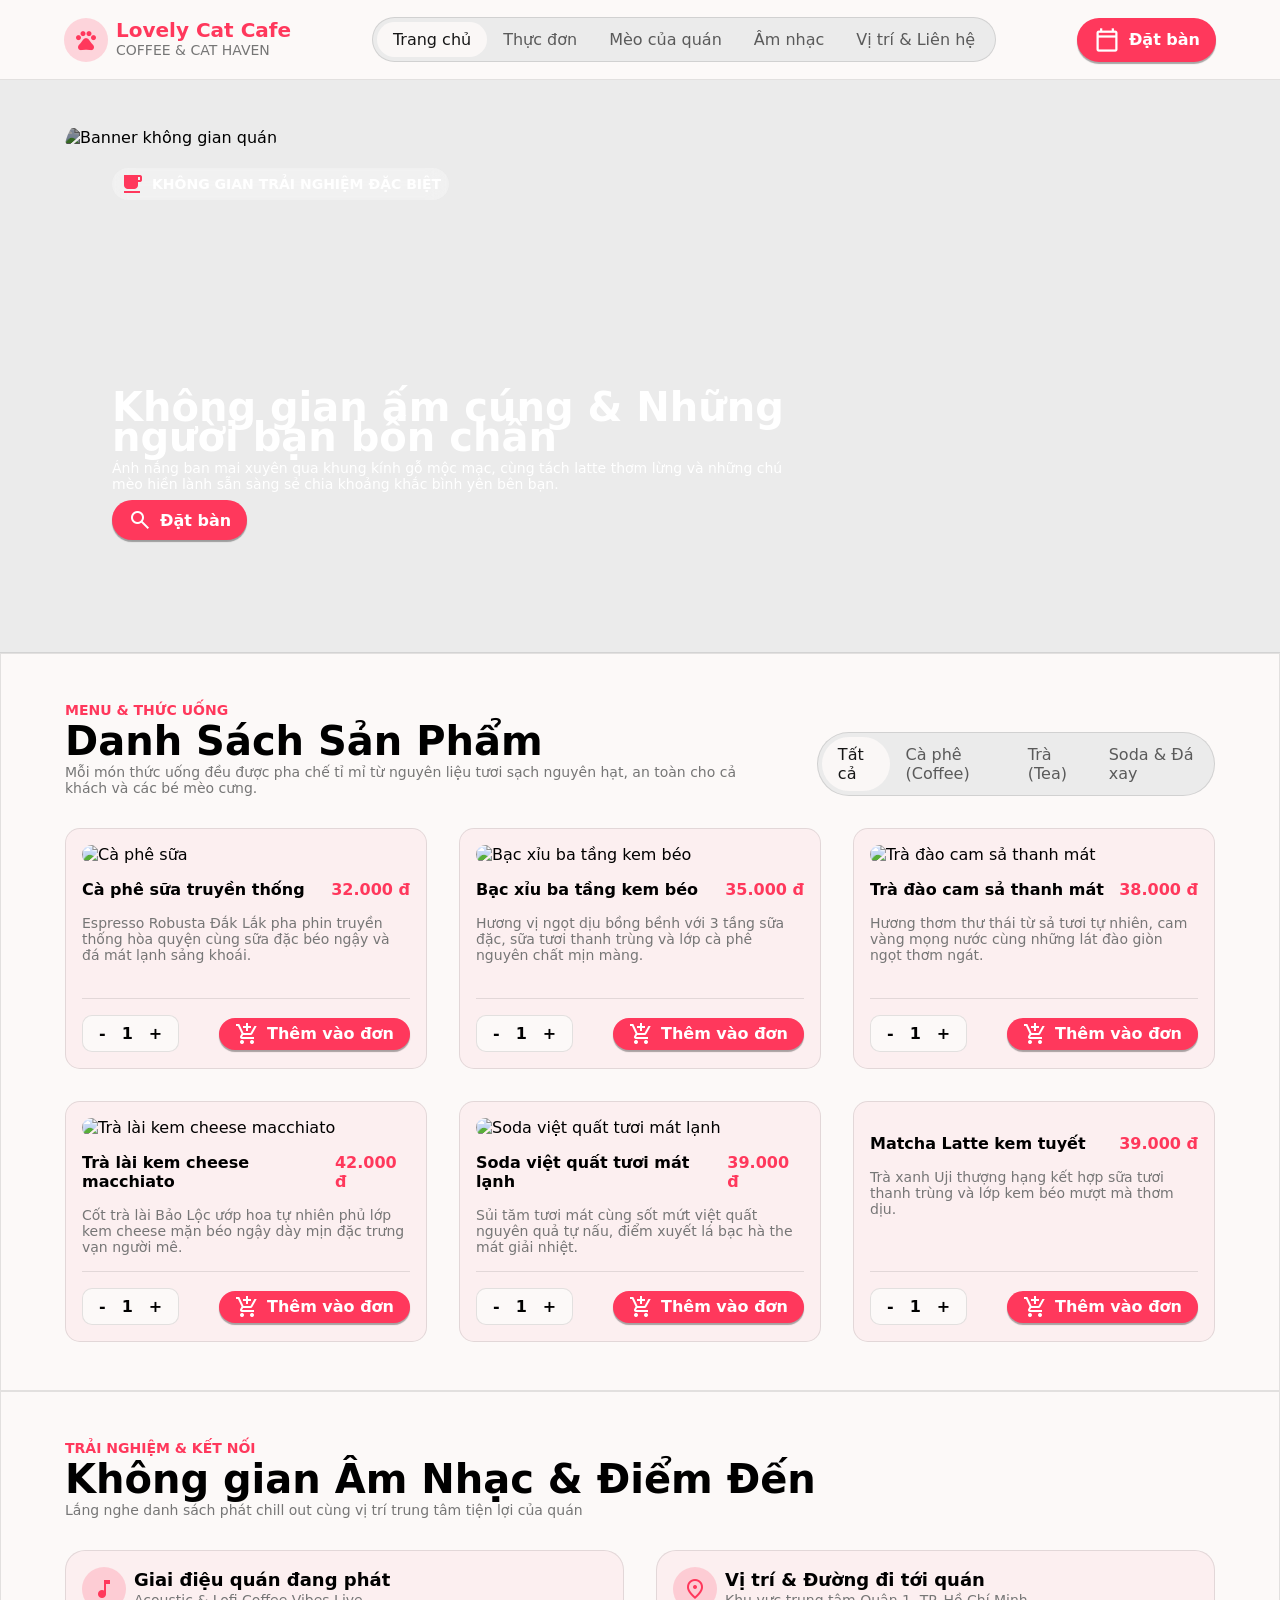
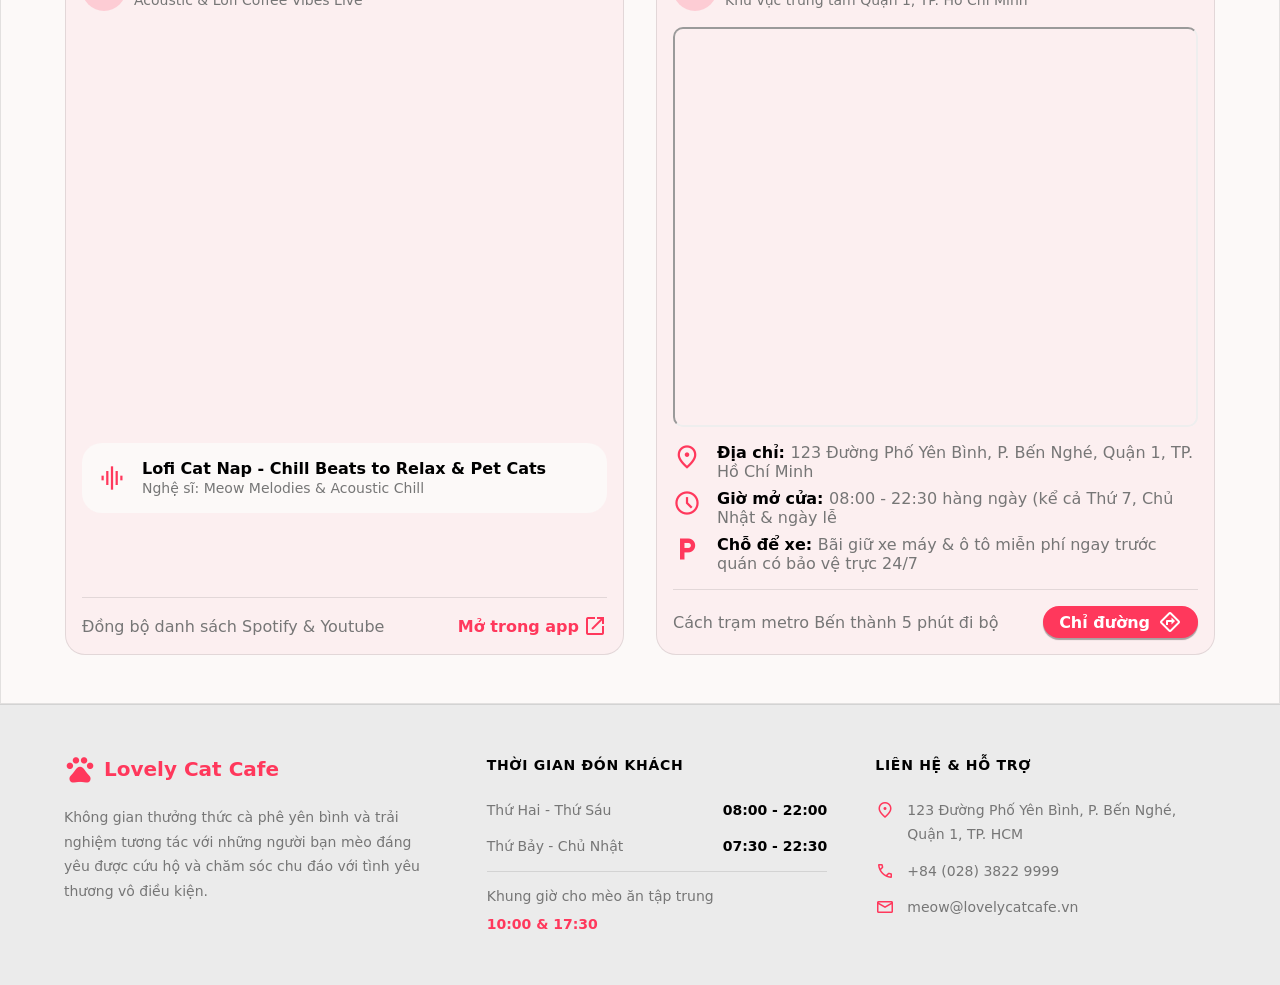
==== index.html @ 2f799121 "fix: update file position" ====
<!doctype html>
<html lang="en">
  <head>
    <meta charset="UTF-8" />
    <meta name="viewport" content="width=device-width, initial-scale=1.0" />
    <title>Document</title>
    <link
      href="https://fonts.googleapis.com/css2?family=Material+Symbols+Outlined:wght,FILL@100..700,0..1&amp;display=swap"
      rel="stylesheet"
    />
    <link
      href="https://fonts.googleapis.com/css2?family=Plus+Jakarta+Sans:wght@300;400;500;600;700;800&amp;display=swap"
      rel="stylesheet"
    />

    <link rel="stylesheet" href="css/style.css" />
    <link rel="stylesheet" href="css/token.css" />
  </head>

  <body>
    <!-- 1. Header -->
    <header>
      <!-- 1.1 Logo & Name-->
      <div class="left">
        <span
          class="material-symbols-outlined"
          style="
            display: inline-block;
            background-color: #ff385c30;
            padding: 10px;
            border-radius: 50%;
            color: var(--color-primary);
            font-size: 24px;
            cursor: pointer;
          "
          >pets</span
        >
        <div class="shop-name">
          <p class="name">Lovely Cat Cafe</p>
          <p class="description">COFFEE & CAT HAVEN</p>
        </div>
      </div>

      <!-- 1.2 Navigation-->
      <nav>
        <p class="nav-item active">Trang chủ</p>
        <p class="nav-item">Thực đơn</p>
        <p class="nav-item">Mèo của quán</p>
        <p class="nav-item">Âm nhạc</p>
        <p class="nav-item">Vị trí & Liên hệ</p>
      </nav>

      <!-- 1.3 Reserve Button-->
      <button class="reserve">
        <span class="material-symbols-outlined" style="font-size: 28px"
          >calendar_today</span
        >
        <span>Đặt bàn</span>
      </button>
    </header>

    <!-- 2. Banner -->
    <section class="banner-container">
      <div class="banner">
        <!-- 2.1 Image -->
        <img
          src="https://lh3.googleusercontent.com/aida-public/[base64]"
          alt="Banner không gian quán"
        />

        <!-- 2.2 Hero -->
        <div class="hero">
          <span
            class="material-symbols-outlined"
            style="
              color: var(--color-primary);
              font-variation-settings: &quot;FILL&quot; 1;
            "
            >local_cafe</span
          >
          <span>KHÔNG GIAN TRẢI NGHIỆM ĐẶC BIỆT</span>
        </div>

        <!-- 2.3 Info & Button -->
        <div class="reservation">
          <h2 class="title">Không gian ấm cúng & Những người bạn bốn chân</h2>
          <p class="description">
            Ánh nắng ban mai xuyên qua khung kính gỗ mộc mạc, cùng tách latte
            thơm lừng và những chú mèo hiền lành sẵn sàng sẻ chia khoảng khắc
            bình yên bên bạn.
          </p>
          <button class="reserve">
            <span class="material-symbols-outlined">search</span> Đặt bàn
          </button>
        </div>
      </div>
    </section>

    <main>
      <!-- 3. Menu -->
      <section class="menu-container">
        <!-- 3.1 Menu header -->
        <div class="menu-header">
          <div class="left">
            <p class="category">MENU & THỨC UỐNG</p>
            <h2>Danh Sách Sản Phẩm</h2>
            <p class="description">
              Mỗi món thức uống đều được pha chế tỉ mỉ từ nguyên liệu tươi sạch
              nguyên hạt, an toàn cho cả khách và các bé mèo cưng.
            </p>
          </div>
          <div class="filter">
            <p class="filter-item active">Tất cả</p>
            <p class="filter-item">Cà phê (Coffee)</p>
            <p class="filter-item">Trà (Tea)</p>
            <p class="filter-item">Soda & Đá xay</p>
          </div>
        </div>

        <!-- 3.2 Menu items -->
        <div class="menu-items">
          <!-- item 1-->
          <div class="item">
            <div class="item-information">
              <img
                src="https://lh3.googleusercontent.com/aida-public/[base64]"
                alt="Cà phê sữa"
                class="image-item"
              />

              <p class="item-info">
                <span class="item-name">Cà phê sữa truyền thống</span>
                <span class="item-price">32.000 đ</span>
              </p>

              <p class="item-description">
                Espresso Robusta Đắk Lắk pha phin truyền thống hòa quyện cùng
                sữa đặc béo ngậy và đá mát lạnh sảng khoái.
              </p>
            </div>
            <div class="item-actions">
              <div class="quantity">
                <span class="quan-btn">-</span>
                <span class="number">1</span>
                <span class="quan-btn">+</span>
              </div>
              <button class="add-button">
                <span class="material-symbols-outlined">add_shopping_cart</span>
                Thêm vào đơn
              </button>
            </div>
          </div>

          <!-- item 2-->
          <div class="item">
            <div class="item-information">
              <img
                src="https://lh3.googleusercontent.com/aida-public/[base64]"
                alt="Bạc xỉu ba tầng kem béo"
                class="image-item"
              />
              <p class="item-info">
                <span class="item-name">Bạc xỉu ba tầng kem béo</span>
                <span class="item-price">35.000 đ</span>
              </p>

              <p class="item-description">
                Hương vị ngọt dịu bồng bềnh với 3 tầng sữa đặc, sữa tươi thanh
                trùng và lớp cà phê nguyên chất mịn màng.
              </p>
            </div>
            <div class="item-actions">
              <div class="quantity">
                <span class="quan-btn">-</span>
                <span class="number">1</span>
                <span class="quan-btn">+</span>
              </div>
              <button class="add-button">
                <span class="material-symbols-outlined">add_shopping_cart</span>
                Thêm vào đơn
              </button>
            </div>
          </div>

          <!-- item 3-->
          <div class="item">
            <div class="item-information">
              <img
                src="https://lh3.googleusercontent.com/aida-public/[base64]"
                alt="Trà đào cam sả thanh mát"
                class="image-item"
              />
              <p class="item-info">
                <span class="item-name">Trà đào cam sả thanh mát</span>
                <span class="item-price">38.000 đ</span>
              </p>

              <p class="item-description">
                Hương thơm thư thái từ sả tươi tự nhiên, cam vàng mọng nước cùng
                những lát đào giòn ngọt thơm ngát.
              </p>
            </div>
            <div class="item-actions">
              <div class="quantity">
                <span class="quan-btn">-</span>
                <span class="number">1</span>
                <span class="quan-btn">+</span>
              </div>
              <button class="add-button">
                <span class="material-symbols-outlined">add_shopping_cart</span>
                Thêm vào đơn
              </button>
            </div>
          </div>

          <!-- item 4-->
          <div class="item">
            <div class="item-information">
              <img
                src="https://lh3.googleusercontent.com/aida-public/[base64]"
                alt="Trà lài kem cheese macchiato"
                class="image-item"
              />
              <p class="item-info">
                <span class="item-name">Trà lài kem cheese macchiato</span>
                <span class="item-price">42.000 đ</span>
              </p>

              <p class="item-description">
                Cốt trà lài Bảo Lộc ướp hoa tự nhiên phủ lớp kem cheese mặn béo
                ngậy dày mịn đặc trưng vạn người mê.
              </p>
            </div>
            <div class="item-actions">
              <div class="quantity">
                <span class="quan-btn">-</span>
                <span class="number">1</span>
                <span class="quan-btn">+</span>
              </div>
              <button class="add-button">
                <span class="material-symbols-outlined">add_shopping_cart</span>
                Thêm vào đơn
              </button>
            </div>
          </div>

          <!-- item 5-->
          <div class="item">
            <div class="item-information">
              <img
                src="https://lh3.googleusercontent.com/aida-public/[base64]"
                alt="Soda việt quất tươi mát lạnh"
                class="image-item"
              />
              <p class="item-info">
                <span class="item-name">Soda việt quất tươi mát lạnh</span>
                <span class="item-price">39.000 đ</span>
              </p>

              <p class="item-description">
                Sủi tăm tươi mát cùng sốt mứt việt quất nguyên quả tự nấu, điểm
                xuyết lá bạc hà the mát giải nhiệt.
              </p>
            </div>
            <div class="item-actions">
              <div class="quantity">
                <span class="quan-btn">-</span>
                <span class="number">1</span>
                <span class="quan-btn">+</span>
              </div>
              <button class="add-button">
                <span class="material-symbols-outlined">add_shopping_cart</span>
                Thêm vào đơn
              </button>
            </div>
          </div>

          <!-- item 6-->
          <div class="item">
            <div class="item-information">
              <img
                src="https://lh3.googleusercontent.com/aida-public/[base64]"
                alt=""
                class="image-item"
              />
              <p class="item-info">
                <span class="item-name">Matcha Latte kem tuyết</span>
                <span class="item-price">39.000 đ</span>
              </p>
              <p class="item-description">
                Trà xanh Uji thượng hạng kết hợp sữa tươi thanh trùng và lớp kem
                béo mượt mà thơm dịu.
              </p>
            </div>
            <div class="item-actions">
              <div class="quantity">
                <span class="quan-btn">-</span>
                <span class="number">1</span>
                <span class="quan-btn">+</span>
              </div>
              <button class="add-button">
                <span class="material-symbols-outlined">add_shopping_cart</span>
                Thêm vào đơn
              </button>
            </div>
          </div>
        </div>
      </section>

      <!-- 4. Experience & Connections-->
      <section class="experience-container">
        <!-- 4.1 Experience header -->
        <div class="experience-header">
          <p class="category">TRẢI NGHIỆM & KẾT NỐI</p>
          <h2>Không gian Âm Nhạc & Điểm Đến</h2>
          <p class="description">
            Lắng nghe danh sách phát chill out cùng vị trí trung tâm tiện lợi
            của quán
          </p>
        </div>

        <!-- 4.2 Experience Main -->
        <div class="experience-main">
          <!-- 4.2.1 Music -->
          <div class="music-container">
            <div class="music-main">
              <div class="header">
                <span class="material-symbols-outlined icon">music_note</span>
                <p>
                  <span class="title">Giai điệu quán đang phát</span>
                  <br />
                  <span class="description"
                    >Acoustic & Lofi Coffee Vibes Live</span
                  >
                </p>
              </div>

              <iframe
                src="https://www.youtube.com/embed/OLaYISTt65E?si=sdpxQkY6BdaEzSZq?autoplay=0&amp;mute=0&amp;controls=1"
                frameborder="0"
              ></iframe>

              <div class="information">
                <span
                  class="material-symbols-outlined"
                  style="color: var(--color-primary); font-size: 28px"
                  >graphic_eq</span
                >
                <p>
                  <span class="song-name">
                    Lofi Cat Nap - Chill Beats to Relax & Pet Cats</span
                  >
                  <br />
                  <span class="song-author"
                    >Nghệ sĩ: Meow Melodies & Acoustic Chill</span
                  >
                </p>
              </div>
            </div>

            <div class="music-footer">
              <span>Đồng bộ danh sách Spotify & Youtube</span>
              <div class="open-btn">
                <span>Mở trong app</span>
                <span class="material-symbols-outlined">open_in_new</span>
              </div>
            </div>
          </div>

          <!-- 4.2.2 Map -->
          <div class="map-container">
            <div class="map-main">
              <div class="header">
                <span class="material-symbols-outlined icon">location_on</span>
                <p>
                  <span class="title">Vị trí & Đường đi tới quán</span>
                  <br />
                  <span class="description"
                    >Khu vực trung tâm Quận 1, TP. Hồ Chí Minh</span
                  >
                </p>
              </div>
              <iframe
                allowfullscreen=""
                loading="lazy"
                referrerpolicy="no-referrer-when-downgrade"
                src="https://www.google.com/maps/embed?pb=!1m18!1m12!1m3!1d3919.4975549074093!2d106.6974113758385!3d10.773145459247656!2m3!1f0!2f0!3f0!3m2!1i1024!2i768!4f13.1!3m3!1m2!1s0x31752f385570472f%3A0x178749171f1a5f64!2zQuG6v24gVGjDoG5oLCBRdeG6rW4gMSwgSOG7kyBDaMOtIE1pbmg!5e0!3m2!1svi!2svn!4v1700000000000!5m2!1svi!2svn"
              >
              </iframe>
              <div class="information">
                <div class="info-item">
                  <span
                    class="material-symbols-outlined"
                    style="color: var(--color-primary); font-size: 28px"
                    >place</span
                  >
                  <p>
                    <b>Địa chỉ: </b
                    ><span
                      >123 Đường Phố Yên Bình, P. Bến Nghé, Quận 1, TP. Hồ Chí
                      Minh</span
                    >
                  </p>
                </div>

                <div class="info-item">
                  <span
                    class="material-symbols-outlined"
                    style="color: var(--color-primary); font-size: 28px"
                    >schedule</span
                  >
                  <p>
                    <b>Giờ mở cửa: </b
                    ><span
                      >08:00 - 22:30 hàng ngày (kể cả Thứ 7, Chủ Nhật & ngày
                      lễ</span
                    >
                  </p>
                </div>

                <div class="info-item">
                  <span
                    class="material-symbols-outlined"
                    style="color: var(--color-primary); font-size: 28px"
                    >local_parking</span
                  >
                  <p>
                    <b>Chỗ để xe: </b
                    ><span
                      >Bãi giữ xe máy & ô tô miễn phí ngay trước quán có bảo vệ
                      trực 24/7</span
                    >
                  </p>
                </div>
              </div>
            </div>

            <div class="map-footer">
              <span>Cách trạm metro Bến thành 5 phút đi bộ</span>
              <button>
                Chỉ đường
                <span class="material-symbols-outlined">directions</span>
              </button>
            </div>
          </div>
        </div>
      </section>
    </main>

    <!-- 5. Footer -->
    <footer>
      <div class="coffe-info">
        <div class="title">
          <span class="material-symbols-outlined">pets</span>
          <p class="shop-name">Lovely Cat Cafe</p>
        </div>
        <p class="description">
          Không gian thưởng thức cà phê yên bình và trải nghiệm tương tác với
          những người bạn mèo đáng yêu được cứu hộ và chăm sóc chu đáo với tình
          yêu thương vô điều kiện.
        </p>
      </div>

      <div class="timetable">
        <p class="title">THỜI GIAN ĐÓN KHÁCH</p>
        <div class="time-items">
          <div class="time-item">
            <span class="weekday">Thứ Hai - Thứ Sáu</span>
            <span class="time">08:00 - 22:00</span>
          </div>

          <div class="time-item">
            <span class="weekday">Thứ Bảy - Chủ Nhật</span>
            <span class="time">07:30 - 22:30</span>
          </div>

          <div class="time-item">
            <span class="weekday">Khung giờ cho mèo ăn tập trung</span>
            <span class="time">10:00 & 17:30</span>
          </div>
        </div>
      </div>

      <div class="contact">
        <p class="title">LIÊN HỆ & HỖ TRỢ</p>
        <div class="info">
          <p class="address">
            <span class="material-symbols-outlined">place</span>
            123 Đường Phố Yên Bình, P. Bến Nghé, Quận 1, TP. HCM
          </p>

          <p class="phone">
            <span class="material-symbols-outlined">call</span>
            +84 (028) 3822 9999
          </p>
          <p class="mail">
            <span class="material-symbols-outlined">mail</span>
            meow@lovelycatcafe.vn
          </p>
        </div>
      </div>
    </footer>
  </body>
</html>
---- css/style.css ----
@import url("./token.css");

* {
  box-sizing: border-box;
  margin: 0;
  padding: 0;
}

body {
  background-color: var(--color-surface);
  font-family: var(--font-family-body);
  position: relative;
}

/*1. Header & Navigation*/
header {
  width: 100%;
  height: 80px;
  background-color: var(--color-surface);
  display: flex;
  align-items: center;
  justify-content: space-between;
  padding: var(--space-4) var(--space-16);
  position: sticky;
  top: 0;
  z-index: 100;
  font-size: var(--font-size-base);

  border-bottom: 1px solid #0000001a;
  transition: transform ease-in-out;
}

header .left {
  display: flex;
  align-items: center;
  gap: 0.5rem;
}

header .left .shop-name {
  line-height: 20px;
}

header .left .shop-name .name {
  font-size: 20px;
  color: var(--color-primary);
  font-weight: var(--font-weight-bold);
}

header .left .shop-name .description {
  font-size: var(--font-size-sm);
  color: var(--color-foggy);
  font-weight: 500;
}

nav {
  background-color: var(--color-lightgrey);
  font-weight: 500;
  display: flex;
  align-items: center;

  padding: 4px;
  border: 1px solid #0000001c;
  border-radius: 50px;
}

.nav-item {
  color: #0c0c0ca6;
  padding: var(--space-2) var(--space-4);
  border-radius: 50px;
}

.nav-item:hover {
  color: #1d1d1d;
  background-color: var(--color-surface);
  opacity: 0.7;
  cursor: pointer;
}

nav .active {
  color: black;
  background-color: var(--color-surface);
  opacity: 0.9;
}

nav .active:hover {
  color: black;
  background-color: var(--color-surface);
  opacity: 0.9;
}

header .reserve {
  display: flex;
  align-items: center;
  gap: 0.5rem;
  background-color: var(--color-primary);
  font-family: var(--font-family-body);
  font-size: var(--font-size-base);
  font-weight: bold;
  color: white;

  text-align: center;
  padding: var(--space-2) var(--space-4);
  border-radius: 50px;
  box-shadow: 0 2px 1px #00000055;
  border: none;
}

header .reserve:hover {
  background-color: var(--color-primary-hover);
}

/*2. Banner*/
.banner-container {
  width: 100%;
  background-color: var(--color-lightgrey);

  padding: 0 var(--space-16);
  padding-top: var(--space-6);
  padding-bottom: var(--space-12);

  border-bottom: 1px solid #0000001a;
  overflow: hidden;
}

.banner {
  width: 100%;
  min-height: 500px;
  overflow: hidden;
  border-radius: 50px;
  padding-top: var(--space-6);
  position: relative;
}

.banner img {
  width: 100%;
  height: 60vh;
  object-fit: cover;
  border-radius: 50px;
  filter: brightness(0.6);
  transition: transform 0.25s ease;
}

.banner img:hover {
  transform: scale(101%);
}

.hero {
  display: flex;
  align-items: center;
  gap: 0.5rem;
  font-size: var(--font-size-sm);
  background: rgba(255, 255, 255, 0.3);
  -webkit-backdrop-filter: blur(10px);
  backdrop-filter: blur(10px);
  color: white;
  font-weight: bold;

  padding: 4px 8px;
  border-radius: 50px;
  position: absolute;
  top: var(--space-16);
  left: var(--space-12);
}

.reservation {
  width: 60%;
  display: flex;
  flex-direction: column;
  gap: 0.5rem;
  position: absolute;
  bottom: var(--space-16);
  left: var(--space-12);
}

.reservation .title {
  font-size: var(--font-size-lg);
  color: white;
  font-weight: bold;
  line-height: 30px;
}

.reservation .description {
  font-size: var(--font-size-sm);
  color: white;
}

.reservation .reserve {
  display: flex;
  align-items: center;
  gap: 0.5rem;
  width: fit-content;
  background-color: var(--color-primary);
  font-family: var(--font-family-body);
  font-size: var(--font-size-base);
  font-weight: bold;
  color: white;

  text-align: center;
  padding: var(--space-2) var(--space-4);
  border-radius: 50px;
  box-shadow: 0 2px 1px #00000055;
  border: none;
}

.reservation .reserve:hover {
  background-color: var(--color-primary-hover);
}

/*3. Menu*/
.menu-container {
  width: 100%;
  min-height: 500px;
  padding: 0 var(--space-16);
  padding-top: var(--space-12);
  padding-bottom: var(--space-12);
  border: 1px solid #0000001a;
}

.menu-header {
  width: 100%;
  display: flex;
  align-items: end;
  justify-content: space-between;
  gap: var(--space-16);
  padding-bottom: var(--space-8);
}

.category {
  color: var(--color-primary);
  font-size: var(--font-size-sm);
  font-weight: var(--font-weight-bold);
}

h2 {
  font-size: var(--font-size-lg);
}

.menu-header .description {
  font-size: var(--font-size-sm);
  color: var(--color-foggy);
}

.filter {
  background-color: var(--color-lightgrey);
  font-weight: 500;
  display: flex;
  align-items: center;

  padding: 4px;
  border: 1px solid #0000001c;
  border-radius: 50px;
}

.filter-item {
  color: #0c0c0ca6;
  padding: var(--space-2) var(--space-4);
  border-radius: 50px;
}

.filter-item:hover {
  color: black;
  cursor: pointer;
}

.filter .active {
  color: black;
  background-color: var(--color-surface);
  opacity: 0.9;
}

.filter .active:hover {
  color: black;
  background-color: var(--color-surface);
  opacity: 0.9;
}

.menu-items {
  width: 100%;
  display: grid;
  align-items: center;
  gap: 2rem;
  grid-template-columns: repeat(3, 1fr);
  grid-template-rows: repeat(2, 1fr);
}

.item {
  width: 100%;
  height: 100%;
  display: flex;
  flex-direction: column;
  justify-content: space-between;
  gap: 1rem;
  background-color: #ff385d0c;
  padding: var(--space-4);
  border: 1px solid #0000001a;
  border-radius: 15px;
  overflow: hidden;
  transition: box-shadow ease-in-out 0.5s;
}

.item:hover {
  box-shadow: var(--shadow-lg);
}

.item-information {
  width: 100%;
  height: auto;
  display: flex;
  flex-direction: column;
  gap: 1rem;
  font-size: var(--font-size-base);
}

.image-item {
  width: 100%;
  border-radius: 15px;
  object-fit: cover;
  transition: transform ease-in-out 0.5s;
}

.image-item:hover {
  transform: scale(101%);
}

.item-info {
  width: 100%;
  display: flex;
  justify-content: space-between;
  font-weight: var(--font-weight-bold);
}

.item-price {
  color: var(--color-primary);
}

.item-description {
  font-size: var(--font-size-sm);
  color: var(--color-foggy);
}

.item-actions {
  width: 100%;
  display: flex;
  align-items: center;
  justify-content: space-between;
  padding-top: var(--space-4);
  border-top: 1px solid #0000001a;
}

.quantity {
  display: flex;
  align-items: center;
  background-color: var(--color-surface);
  font-weight: 600;
  border: 1px solid #0000001a;
  border-radius: 10px;
  padding: var(--space-1) var(--space-1);
}

.quan-btn {
  display: inline-block;
  padding: var(--space-1) var(--space-3);
  border-radius: 10px;
  cursor: pointer;
}

.quan-btn:hover {
  background-color: #ff385d0c;
}

.number {
  padding: 0 0.25rem;
}

.add-button {
  display: flex;
  align-items: center;
  gap: 0.5rem;
  width: fit-content;
  background-color: var(--color-primary);
  font-family: var(--font-family-body);
  font-size: var(--font-size-base);
  font-weight: bold;
  color: white;

  text-align: center;
  padding: var(--space-1) var(--space-4);
  border-radius: 50px;
  box-shadow: 0 2px 1px #00000055;
  border: none;
}

.add-button:hover {
  background-color: var(--color-primary-hover);
}

/*4. Experience */

.experience-container {
  width: 100%;
  min-height: 700px;
  padding: 0 var(--space-16);
  padding-top: var(--space-12);
  padding-bottom: var(--space-12);
  border: 1px solid #0000001a;
}

/*4.1 Experience header */
.experience-header {
  width: 100%;
  padding-bottom: var(--space-8);
}

.experience-header .description {
  font-size: var(--font-size-sm);
  color: var(--color-foggy);
}

/*4.2 Experience main */
.experience-main {
  width: 100%;
  display: grid;
  align-items: center;
  grid-template-columns: repeat(2, 1fr);
  gap: 2rem;
}

.music-container,
.map-container {
  width: 100%;
  height: 100%;
  display: flex;
  flex-direction: column;
  gap: 1rem;
  background-color: #ff385d0c;
  padding: var(--space-4);
  border: 1px solid #0000001a;
  border-radius: 20px;
  overflow: hidden;
  transition: box-shadow ease-in-out 0.5s;
}

.music-main,
.map-main {
  width: 100%;
  height: 100%;
  display: flex;
  flex-direction: column;
  gap: var(--space-4);
}

.music-main .header,
.map-main .header {
  display: flex;
  align-items: center;
  gap: 0.5rem;
}

.music-main .header .icon,
.map-main .header .icon {
  font-size: 28px;
  display: inline-block;
  background-color: #ff385c30;
  padding: 10px;
  border-radius: 50%;
  color: var(--color-primary);
  font-size: 24px;
  cursor: pointer;
}

.music-main .header .title,
.map-main .header .title {
  font-size: 18px;
  font-weight: var(--font-weight-bold);
}

.music-main .header .description,
.map-main .header .description {
  font-size: var(--font-size-sm);
  color: var(--color-foggy);
}

iframe {
  width: 100%;
  height: 400px;
  border-radius: 10px;
}

.music-main .information {
  display: flex;
  align-items: center;
  gap: 1rem;
  background-color: var(--color-surface);
  padding: var(--space-4);
  border-radius: 20px;
}

.music-main .song-name {
  font-size: var(--font-size-base);
  font-weight: var(--font-weight-bold);
}

.music-main .song-author {
  font-size: var(--font-size-sm);
  color: var(--color-foggy);
}

.map-main .information {
  display: flex;
  flex-direction: column;
  gap: 0.5rem;
}

.map-main .info-item {
  display: flex;
  gap: 1rem;
}

.map-main .info-item p span {
  color: var(--color-foggy);
}

.music-footer,
.map-footer {
  width: 100%;
  display: flex;
  align-items: center;
  justify-content: space-between;
  color: var(--color-foggy);
  padding-top: var(--space-4);
  border-top: 1px solid #0000001a;
}

.music-footer .open-btn {
  display: flex;
  align-items: center;
  gap: 0.25rem;
  color: var(--color-primary);
  font-weight: var(--font-weight-bold);
}

.music-footer .open-btn:hover {
  text-decoration: underline;
  cursor: pointer;
}

.map-footer button {
  display: flex;
  align-items: center;
  gap: 0.5rem;
  width: fit-content;
  background-color: var(--color-primary);
  font-family: var(--font-family-body);
  font-size: var(--font-size-base);
  font-weight: bold;
  color: white;

  text-align: center;
  padding: var(--space-1) var(--space-4);
  border-radius: 50px;
  box-shadow: 0 2px 1px #00000055;
  border: none;
}

.map-footer button:hover {
  background-color: var(--color-primary-hover);
}

/*5. Footer */
footer {
  width: 100%;
  display: grid;
  grid-template-columns: 1.1fr 1fr 1fr;
  align-items: start;
  gap: var(--space-12);
  background-color: var(--color-lightgrey);
  padding: var(--space-12) var(--space-16);
  border-top: 1px solid #0000001a;
  font-size: var(--font-size-sm);
  line-height: 1.75;
}

footer .coffe-info,
footer .timetable,
footer .contact {
  min-width: 0;
  display: flex;
  flex-direction: column;
  gap: var(--space-5);
}

footer .title {
  font-size: var(--font-size-sm);
  font-weight: var(--font-weight-bold);
  letter-spacing: 0.05em;
}

footer .coffe-info .title {
  display: flex;
  align-items: center;
  gap: var(--space-2);
  color: var(--color-primary);
  letter-spacing: normal;
}

footer .coffe-info .title .material-symbols-outlined {
  font-size: 32px;
}

footer .shop-name {
  font-size: 20px;
  line-height: 1.4;
}

footer .description {
  max-width: 40ch;
  color: var(--color-foggy);
}

footer .time-items,
footer .contact .info {
  display: flex;
  flex-direction: column;
  gap: var(--space-3);
}

footer .time-item {
  display: flex;
  align-items: baseline;
  justify-content: space-between;
  flex-wrap: wrap;
  gap: var(--space-1) var(--space-4);
}

footer .weekday {
  color: var(--color-foggy);
}

footer .time {
  white-space: nowrap;
  font-weight: var(--font-weight-semibold);
  font-variant-numeric: tabular-nums;
}

footer .time-item:last-child {
  padding-top: var(--space-3);
  border-top: 1px solid #0000001a;
}

footer .time-item:last-child .time {
  color: var(--color-primary);
}

footer .contact .info p {
  display: flex;
  align-items: flex-start;
  gap: var(--space-3);
  color: var(--color-foggy);
  overflow-wrap: anywhere;
}

footer .contact .material-symbols-outlined {
  flex-shrink: 0;
  color: var(--color-primary);
  font-size: 20px;
  line-height: 1.225;
}
---- css/token.css ----
:root {
  /*1. Color Palette*/
  --color-primary: #ff385c;
  --color-primary-hover: #e00b41;
  --color-surface: #fcf9f8;
  --color-foggy: #767676;
  --color-lightgrey: #ebebeb;

  /*2. Text*/
  /*2.1 Font family*/
  --font-family-body:
    '"Plus Jakarta Sans"', "system-ui", "-apple-system", "sans-serif";

  /*2.2 Font size*/
  --font-size-lg: 40px;
  --font-size-base: 16px;
  --font-size-sm: 14px;

  /*2.3 Font weight*/
  --font-weight-regular: 400;
  --font-weight-medium: 500;
  --font-weight-semibold: 600;
  --font-weight-bold: 700;

  /*3. Radius*/
  --radius-none: 0;
  --radius-sm: 0.25rem;
  --radius-md: 0.5rem;
  --radius-lg: 1rem;
  --radius-xl: 1.5rem;
  --radius-full: 9999px;

  /*4. Space*/

  --space-0: 0;
  --space-1: 0.25rem; /* 4px */
  --space-2: 0.5rem; /* 8px */
  --space-3: 0.75rem; /* 12px */
  --space-4: 1rem; /* 16px */
  --space-5: 1.25rem; /* 20px */
  --space-6: 1.5rem; /* 24px */
  --space-8: 2rem; /* 32px */
  --space-10: 2.5rem; /* 40px */
  --space-12: 3rem; /* 48px */
  --space-16: 4rem; /* 64px */
  --space-20: 5rem; /* 80px */

  /*5. Shadow*/
  --shadow-sm: 0 1px 3px rgb(0 0 0 / 8%);
  --shadow-md: 0 4px 12px rgb(0 0 0 / 10%);
  --shadow-lg: 0 12px 32px rgb(0 0 0 / 14%);
}
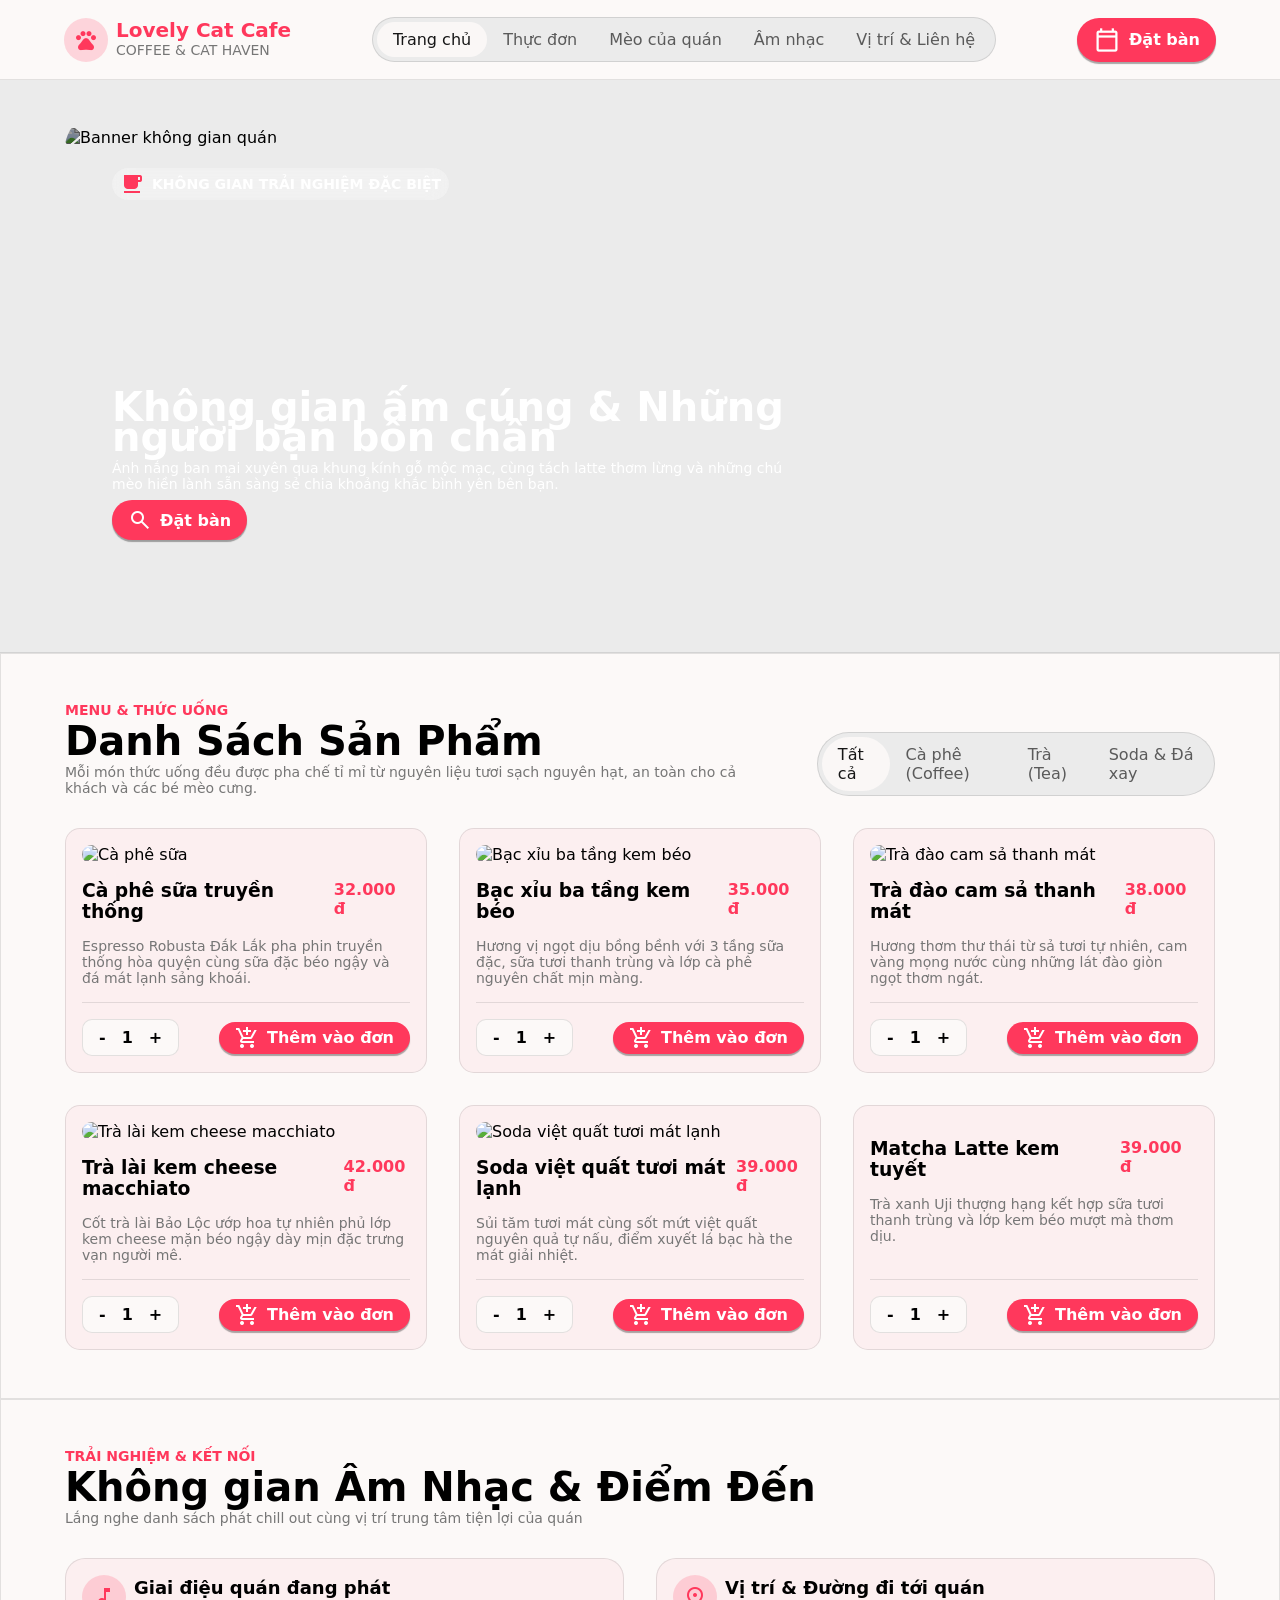
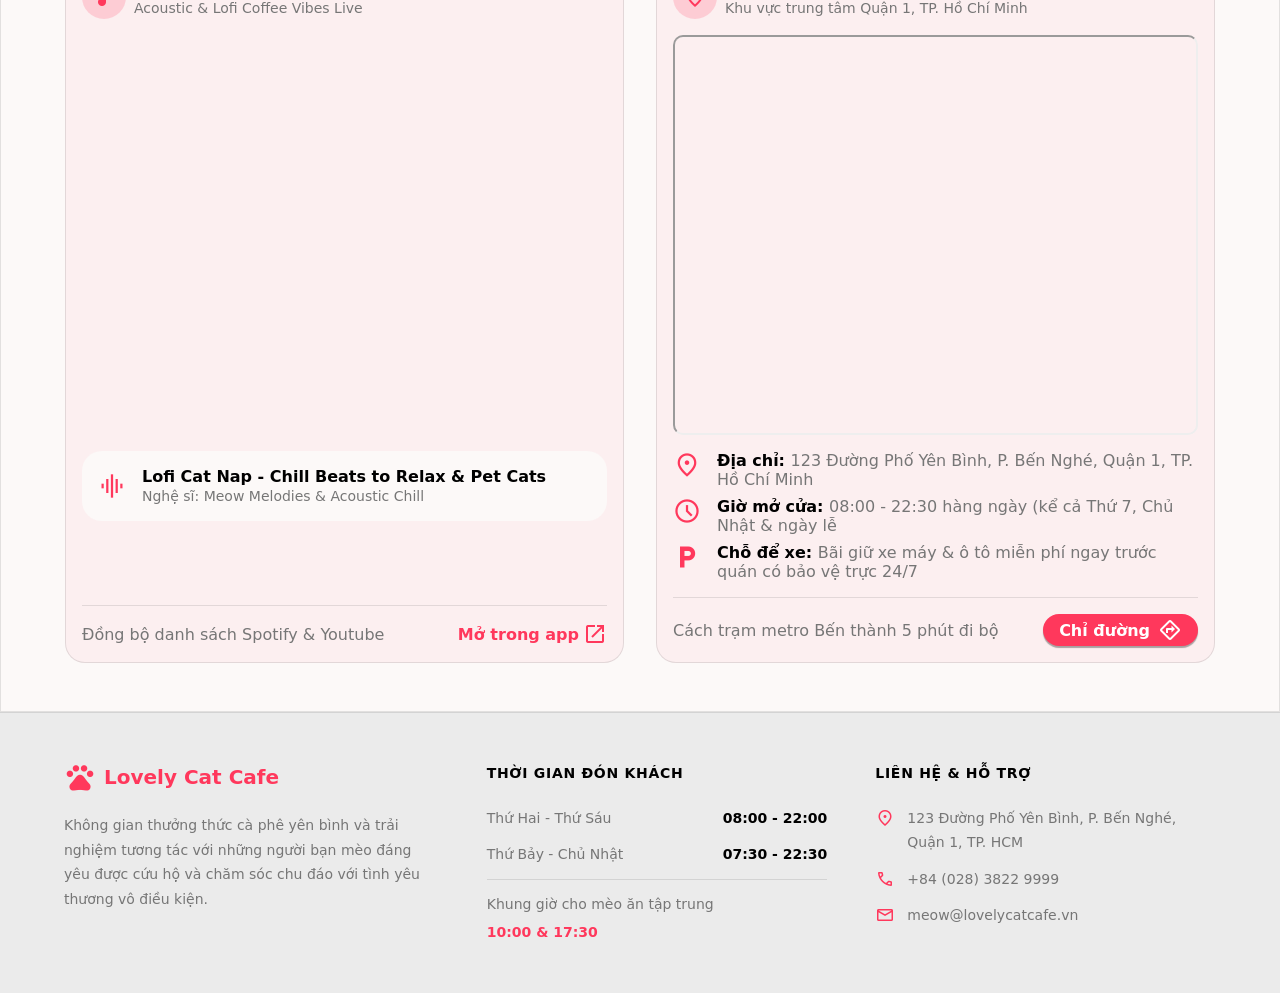
==== commit c4608ce4: "refactor(landpage): Update base on feedback v1 1. Update nav structure using <li> and <a> element. " ====
--- a/index.html
+++ b/index.html
@@ -1,504 +1,508 @@
-<!doctype html>
-<html lang="en">
-  <head>
-    <meta charset="UTF-8" />
-    <meta name="viewport" content="width=device-width, initial-scale=1.0" />
-    <title>Document</title>
-    <link
-      href="https://fonts.googleapis.com/css2?family=Material+Symbols+Outlined:wght,FILL@100..700,0..1&amp;display=swap"
-      rel="stylesheet"
-    />
-    <link
-      href="https://fonts.googleapis.com/css2?family=Plus+Jakarta+Sans:wght@300;400;500;600;700;800&amp;display=swap"
-      rel="stylesheet"
-    />
-
-    <link rel="stylesheet" href="css/style.css" />
-    <link rel="stylesheet" href="css/token.css" />
-  </head>
-
-  <body>
-    <!-- 1. Header -->
-    <header>
-      <!-- 1.1 Logo & Name-->
-      <div class="left">
-        <span
-          class="material-symbols-outlined"
-          style="
-            display: inline-block;
-            background-color: #ff385c30;
-            padding: 10px;
-            border-radius: 50%;
-            color: var(--color-primary);
-            font-size: 24px;
-            cursor: pointer;
-          "
-          >pets</span
-        >
-        <div class="shop-name">
-          <p class="name">Lovely Cat Cafe</p>
-          <p class="description">COFFEE & CAT HAVEN</p>
-        </div>
-      </div>
-
-      <!-- 1.2 Navigation-->
-      <nav>
-        <p class="nav-item active">Trang chủ</p>
-        <p class="nav-item">Thực đơn</p>
-        <p class="nav-item">Mèo của quán</p>
-        <p class="nav-item">Âm nhạc</p>
-        <p class="nav-item">Vị trí & Liên hệ</p>
-      </nav>
-
-      <!-- 1.3 Reserve Button-->
-      <button class="reserve">
-        <span class="material-symbols-outlined" style="font-size: 28px"
-          >calendar_today</span
-        >
-        <span>Đặt bàn</span>
-      </button>
-    </header>
-
-    <!-- 2. Banner -->
-    <section class="banner-container">
-      <div class="banner">
-        <!-- 2.1 Image -->
-        <img
-          src="https://lh3.googleusercontent.com/aida-public/[base64]"
-          alt="Banner không gian quán"
-        />
-
-        <!-- 2.2 Hero -->
-        <div class="hero">
-          <span
-            class="material-symbols-outlined"
-            style="
-              color: var(--color-primary);
-              font-variation-settings: &quot;FILL&quot; 1;
-            "
-            >local_cafe</span
-          >
-          <span>KHÔNG GIAN TRẢI NGHIỆM ĐẶC BIỆT</span>
-        </div>
-
-        <!-- 2.3 Info & Button -->
-        <div class="reservation">
-          <h2 class="title">Không gian ấm cúng & Những người bạn bốn chân</h2>
-          <p class="description">
-            Ánh nắng ban mai xuyên qua khung kính gỗ mộc mạc, cùng tách latte
-            thơm lừng và những chú mèo hiền lành sẵn sàng sẻ chia khoảng khắc
-            bình yên bên bạn.
-          </p>
-          <button class="reserve">
-            <span class="material-symbols-outlined">search</span> Đặt bàn
-          </button>
-        </div>
-      </div>
-    </section>
-
-    <main>
-      <!-- 3. Menu -->
-      <section class="menu-container">
-        <!-- 3.1 Menu header -->
-        <div class="menu-header">
-          <div class="left">
-            <p class="category">MENU & THỨC UỐNG</p>
-            <h2>Danh Sách Sản Phẩm</h2>
-            <p class="description">
-              Mỗi món thức uống đều được pha chế tỉ mỉ từ nguyên liệu tươi sạch
-              nguyên hạt, an toàn cho cả khách và các bé mèo cưng.
-            </p>
-          </div>
-          <div class="filter">
-            <p class="filter-item active">Tất cả</p>
-            <p class="filter-item">Cà phê (Coffee)</p>
-            <p class="filter-item">Trà (Tea)</p>
-            <p class="filter-item">Soda & Đá xay</p>
-          </div>
-        </div>
-
-        <!-- 3.2 Menu items -->
-        <div class="menu-items">
-          <!-- item 1-->
-          <div class="item">
-            <div class="item-information">
-              <img
-                src="https://lh3.googleusercontent.com/aida-public/[base64]"
-                alt="Cà phê sữa"
-                class="image-item"
-              />
-
-              <p class="item-info">
-                <span class="item-name">Cà phê sữa truyền thống</span>
-                <span class="item-price">32.000 đ</span>
-              </p>
-
-              <p class="item-description">
-                Espresso Robusta Đắk Lắk pha phin truyền thống hòa quyện cùng
-                sữa đặc béo ngậy và đá mát lạnh sảng khoái.
-              </p>
-            </div>
-            <div class="item-actions">
-              <div class="quantity">
-                <span class="quan-btn">-</span>
-                <span class="number">1</span>
-                <span class="quan-btn">+</span>
-              </div>
-              <button class="add-button">
-                <span class="material-symbols-outlined">add_shopping_cart</span>
-                Thêm vào đơn
-              </button>
-            </div>
-          </div>
-
-          <!-- item 2-->
-          <div class="item">
-            <div class="item-information">
-              <img
-                src="https://lh3.googleusercontent.com/aida-public/[base64]"
-                alt="Bạc xỉu ba tầng kem béo"
-                class="image-item"
-              />
-              <p class="item-info">
-                <span class="item-name">Bạc xỉu ba tầng kem béo</span>
-                <span class="item-price">35.000 đ</span>
-              </p>
-
-              <p class="item-description">
-                Hương vị ngọt dịu bồng bềnh với 3 tầng sữa đặc, sữa tươi thanh
-                trùng và lớp cà phê nguyên chất mịn màng.
-              </p>
-            </div>
-            <div class="item-actions">
-              <div class="quantity">
-                <span class="quan-btn">-</span>
-                <span class="number">1</span>
-                <span class="quan-btn">+</span>
-              </div>
-              <button class="add-button">
-                <span class="material-symbols-outlined">add_shopping_cart</span>
-                Thêm vào đơn
-              </button>
-            </div>
-          </div>
-
-          <!-- item 3-->
-          <div class="item">
-            <div class="item-information">
-              <img
-                src="https://lh3.googleusercontent.com/aida-public/[base64]"
-                alt="Trà đào cam sả thanh mát"
-                class="image-item"
-              />
-              <p class="item-info">
-                <span class="item-name">Trà đào cam sả thanh mát</span>
-                <span class="item-price">38.000 đ</span>
-              </p>
-
-              <p class="item-description">
-                Hương thơm thư thái từ sả tươi tự nhiên, cam vàng mọng nước cùng
-                những lát đào giòn ngọt thơm ngát.
-              </p>
-            </div>
-            <div class="item-actions">
-              <div class="quantity">
-                <span class="quan-btn">-</span>
-                <span class="number">1</span>
-                <span class="quan-btn">+</span>
-              </div>
-              <button class="add-button">
-                <span class="material-symbols-outlined">add_shopping_cart</span>
-                Thêm vào đơn
-              </button>
-            </div>
-          </div>
-
-          <!-- item 4-->
-          <div class="item">
-            <div class="item-information">
-              <img
-                src="https://lh3.googleusercontent.com/aida-public/[base64]"
-                alt="Trà lài kem cheese macchiato"
-                class="image-item"
-              />
-              <p class="item-info">
-                <span class="item-name">Trà lài kem cheese macchiato</span>
-                <span class="item-price">42.000 đ</span>
-              </p>
-
-              <p class="item-description">
-                Cốt trà lài Bảo Lộc ướp hoa tự nhiên phủ lớp kem cheese mặn béo
-                ngậy dày mịn đặc trưng vạn người mê.
-              </p>
-            </div>
-            <div class="item-actions">
-              <div class="quantity">
-                <span class="quan-btn">-</span>
-                <span class="number">1</span>
-                <span class="quan-btn">+</span>
-              </div>
-              <button class="add-button">
-                <span class="material-symbols-outlined">add_shopping_cart</span>
-                Thêm vào đơn
-              </button>
-            </div>
-          </div>
-
-          <!-- item 5-->
-          <div class="item">
-            <div class="item-information">
-              <img
-                src="https://lh3.googleusercontent.com/aida-public/[base64]"
-                alt="Soda việt quất tươi mát lạnh"
-                class="image-item"
-              />
-              <p class="item-info">
-                <span class="item-name">Soda việt quất tươi mát lạnh</span>
-                <span class="item-price">39.000 đ</span>
-              </p>
-
-              <p class="item-description">
-                Sủi tăm tươi mát cùng sốt mứt việt quất nguyên quả tự nấu, điểm
-                xuyết lá bạc hà the mát giải nhiệt.
-              </p>
-            </div>
-            <div class="item-actions">
-              <div class="quantity">
-                <span class="quan-btn">-</span>
-                <span class="number">1</span>
-                <span class="quan-btn">+</span>
-              </div>
-              <button class="add-button">
-                <span class="material-symbols-outlined">add_shopping_cart</span>
-                Thêm vào đơn
-              </button>
-            </div>
-          </div>
-
-          <!-- item 6-->
-          <div class="item">
-            <div class="item-information">
-              <img
-                src="https://lh3.googleusercontent.com/aida-public/[base64]"
-                alt=""
-                class="image-item"
-              />
-              <p class="item-info">
-                <span class="item-name">Matcha Latte kem tuyết</span>
-                <span class="item-price">39.000 đ</span>
-              </p>
-              <p class="item-description">
-                Trà xanh Uji thượng hạng kết hợp sữa tươi thanh trùng và lớp kem
-                béo mượt mà thơm dịu.
-              </p>
-            </div>
-            <div class="item-actions">
-              <div class="quantity">
-                <span class="quan-btn">-</span>
-                <span class="number">1</span>
-                <span class="quan-btn">+</span>
-              </div>
-              <button class="add-button">
-                <span class="material-symbols-outlined">add_shopping_cart</span>
-                Thêm vào đơn
-              </button>
-            </div>
-          </div>
-        </div>
-      </section>
-
-      <!-- 4. Experience & Connections-->
-      <section class="experience-container">
-        <!-- 4.1 Experience header -->
-        <div class="experience-header">
-          <p class="category">TRẢI NGHIỆM & KẾT NỐI</p>
-          <h2>Không gian Âm Nhạc & Điểm Đến</h2>
-          <p class="description">
-            Lắng nghe danh sách phát chill out cùng vị trí trung tâm tiện lợi
-            của quán
-          </p>
-        </div>
-
-        <!-- 4.2 Experience Main -->
-        <div class="experience-main">
-          <!-- 4.2.1 Music -->
-          <div class="music-container">
-            <div class="music-main">
-              <div class="header">
-                <span class="material-symbols-outlined icon">music_note</span>
-                <p>
-                  <span class="title">Giai điệu quán đang phát</span>
-                  <br />
-                  <span class="description"
-                    >Acoustic & Lofi Coffee Vibes Live</span
-                  >
-                </p>
-              </div>
-
-              <iframe
-                src="https://www.youtube.com/embed/OLaYISTt65E?si=sdpxQkY6BdaEzSZq?autoplay=0&amp;mute=0&amp;controls=1"
-                frameborder="0"
-              ></iframe>
-
-              <div class="information">
-                <span
-                  class="material-symbols-outlined"
-                  style="color: var(--color-primary); font-size: 28px"
-                  >graphic_eq</span
-                >
-                <p>
-                  <span class="song-name">
-                    Lofi Cat Nap - Chill Beats to Relax & Pet Cats</span
-                  >
-                  <br />
-                  <span class="song-author"
-                    >Nghệ sĩ: Meow Melodies & Acoustic Chill</span
-                  >
-                </p>
-              </div>
-            </div>
-
-            <div class="music-footer">
-              <span>Đồng bộ danh sách Spotify & Youtube</span>
-              <div class="open-btn">
-                <span>Mở trong app</span>
-                <span class="material-symbols-outlined">open_in_new</span>
-              </div>
-            </div>
-          </div>
-
-          <!-- 4.2.2 Map -->
-          <div class="map-container">
-            <div class="map-main">
-              <div class="header">
-                <span class="material-symbols-outlined icon">location_on</span>
-                <p>
-                  <span class="title">Vị trí & Đường đi tới quán</span>
-                  <br />
-                  <span class="description"
-                    >Khu vực trung tâm Quận 1, TP. Hồ Chí Minh</span
-                  >
-                </p>
-              </div>
-              <iframe
-                allowfullscreen=""
-                loading="lazy"
-                referrerpolicy="no-referrer-when-downgrade"
-                src="https://www.google.com/maps/embed?pb=!1m18!1m12!1m3!1d3919.4975549074093!2d106.6974113758385!3d10.773145459247656!2m3!1f0!2f0!3f0!3m2!1i1024!2i768!4f13.1!3m3!1m2!1s0x31752f385570472f%3A0x178749171f1a5f64!2zQuG6v24gVGjDoG5oLCBRdeG6rW4gMSwgSOG7kyBDaMOtIE1pbmg!5e0!3m2!1svi!2svn!4v1700000000000!5m2!1svi!2svn"
-              >
-              </iframe>
-              <div class="information">
-                <div class="info-item">
-                  <span
-                    class="material-symbols-outlined"
-                    style="color: var(--color-primary); font-size: 28px"
-                    >place</span
-                  >
-                  <p>
-                    <b>Địa chỉ: </b
-                    ><span
-                      >123 Đường Phố Yên Bình, P. Bến Nghé, Quận 1, TP. Hồ Chí
-                      Minh</span
-                    >
-                  </p>
-                </div>
-
-                <div class="info-item">
-                  <span
-                    class="material-symbols-outlined"
-                    style="color: var(--color-primary); font-size: 28px"
-                    >schedule</span
-                  >
-                  <p>
-                    <b>Giờ mở cửa: </b
-                    ><span
-                      >08:00 - 22:30 hàng ngày (kể cả Thứ 7, Chủ Nhật & ngày
-                      lễ</span
-                    >
-                  </p>
-                </div>
-
-                <div class="info-item">
-                  <span
-                    class="material-symbols-outlined"
-                    style="color: var(--color-primary); font-size: 28px"
-                    >local_parking</span
-                  >
-                  <p>
-                    <b>Chỗ để xe: </b
-                    ><span
-                      >Bãi giữ xe máy & ô tô miễn phí ngay trước quán có bảo vệ
-                      trực 24/7</span
-                    >
-                  </p>
-                </div>
-              </div>
-            </div>
-
-            <div class="map-footer">
-              <span>Cách trạm metro Bến thành 5 phút đi bộ</span>
-              <button>
-                Chỉ đường
-                <span class="material-symbols-outlined">directions</span>
-              </button>
-            </div>
-          </div>
-        </div>
-      </section>
-    </main>
-
-    <!-- 5. Footer -->
-    <footer>
-      <div class="coffe-info">
-        <div class="title">
-          <span class="material-symbols-outlined">pets</span>
-          <p class="shop-name">Lovely Cat Cafe</p>
-        </div>
-        <p class="description">
-          Không gian thưởng thức cà phê yên bình và trải nghiệm tương tác với
-          những người bạn mèo đáng yêu được cứu hộ và chăm sóc chu đáo với tình
-          yêu thương vô điều kiện.
-        </p>
-      </div>
-
-      <div class="timetable">
-        <p class="title">THỜI GIAN ĐÓN KHÁCH</p>
-        <div class="time-items">
-          <div class="time-item">
-            <span class="weekday">Thứ Hai - Thứ Sáu</span>
-            <span class="time">08:00 - 22:00</span>
-          </div>
-
-          <div class="time-item">
-            <span class="weekday">Thứ Bảy - Chủ Nhật</span>
-            <span class="time">07:30 - 22:30</span>
-          </div>
-
-          <div class="time-item">
-            <span class="weekday">Khung giờ cho mèo ăn tập trung</span>
-            <span class="time">10:00 & 17:30</span>
-          </div>
-        </div>
-      </div>
-
-      <div class="contact">
-        <p class="title">LIÊN HỆ & HỖ TRỢ</p>
-        <div class="info">
-          <p class="address">
-            <span class="material-symbols-outlined">place</span>
-            123 Đường Phố Yên Bình, P. Bến Nghé, Quận 1, TP. HCM
-          </p>
-
-          <p class="phone">
-            <span class="material-symbols-outlined">call</span>
-            +84 (028) 3822 9999
-          </p>
-          <p class="mail">
-            <span class="material-symbols-outlined">mail</span>
-            meow@lovelycatcafe.vn
-          </p>
-        </div>
-      </div>
-    </footer>
-  </body>
-</html>
+<!doctype html>
+<html lang="en">
+  <head>
+    <meta charset="UTF-8" />
+    <meta name="viewport" content="width=device-width, initial-scale=1.0" />
+    <meta
+      name="description"
+      content="Lovely Cat Cafe – Thưởng thức cà phê trong không gian ấm cúng cùng những chú mèo đáng yêu. Xem thực đơn, giờ mở cửa và đường đi tới quán."
+    />
+    <title>Lovely Cat Cafe</title>
+    <link
+      href="https://fonts.googleapis.com/css2?family=Material+Symbols+Outlined:wght,FILL@100..700,0..1&amp;display=swap"
+      rel="stylesheet"
+    />
+    <link
+      href="https://fonts.googleapis.com/css2?family=Plus+Jakarta+Sans:wght@300;400;500;600;700;800&amp;display=swap"
+      rel="stylesheet"
+    />
+
+    <link rel="stylesheet" href="css/style.css" />
+    <link rel="stylesheet" href="css/token.css" />
+  </head>
+
+  <body>
+    <!-- 1. Header -->
+    <header>
+      <!-- 1.1 Logo & Name-->
+      <div class="left">
+        <span
+          class="material-symbols-outlined"
+          style="
+            display: inline-block;
+            background-color: #ff385c30;
+            padding: 10px;
+            border-radius: 50%;
+            color: var(--color-primary);
+            font-size: 24px;
+            cursor: pointer;
+          "
+          >pets</span
+        >
+        <div class="shop-name">
+          <p class="name">Lovely Cat Cafe</p>
+          <p class="description">COFFEE & CAT HAVEN</p>
+        </div>
+      </div>
+
+      <!-- 1.2 Navigation-->
+      <nav>
+        <ul>
+          <li class="nav-item active"><a>Trang chủ</a></li>
+          <li class="nav-item"><a>Thực đơn</a></li>
+          <li class="nav-item"><a>Mèo của quán</a></li>
+          <li class="nav-item"><a>Âm nhạc</a></li>
+          <li class="nav-item"><a>Vị trí & Liên hệ</a></li>
+        </ul>
+      </nav>
+
+      <!-- 1.3 Reserve Button-->
+      <button class="reserve">
+        <span class="material-symbols-outlined" style="font-size: 28px"
+          >calendar_today</span
+        >
+        <span>Đặt bàn</span>
+      </button>
+    </header>
+
+    <!-- 2. Banner -->
+    <section class="banner-container">
+      <div class="banner">
+        <!-- 2.1 Image -->
+        <img
+          src="https://lh3.googleusercontent.com/aida-public/[base64]"
+          alt="Banner không gian quán"
+        />
+
+        <!-- 2.2 Hero -->
+        <div class="hero">
+          <span
+            class="material-symbols-outlined"
+            style="
+              color: var(--color-primary);
+              font-variation-settings: &quot;FILL&quot; 1;
+            "
+            >local_cafe</span
+          >
+          <span>KHÔNG GIAN TRẢI NGHIỆM ĐẶC BIỆT</span>
+        </div>
+
+        <!-- 2.3 Info & Button -->
+        <div class="reservation">
+          <h1 class="title">Không gian ấm cúng & Những người bạn bốn chân</h1>
+          <p class="description">
+            Ánh nắng ban mai xuyên qua khung kính gỗ mộc mạc, cùng tách latte
+            thơm lừng và những chú mèo hiền lành sẵn sàng sẻ chia khoảng khắc
+            bình yên bên bạn.
+          </p>
+          <button class="reserve">
+            <span class="material-symbols-outlined">search</span> Đặt bàn
+          </button>
+        </div>
+      </div>
+    </section>
+
+    <main>
+      <!-- 3. Menu -->
+      <section class="menu-container">
+        <!-- 3.1 Menu header -->
+        <div class="menu-header">
+          <div class="left">
+            <p class="category">MENU & THỨC UỐNG</p>
+            <h2>Danh Sách Sản Phẩm</h2>
+            <p class="description">
+              Mỗi món thức uống đều được pha chế tỉ mỉ từ nguyên liệu tươi sạch
+              nguyên hạt, an toàn cho cả khách và các bé mèo cưng.
+            </p>
+          </div>
+          <div class="filter">
+            <p class="filter-item active">Tất cả</p>
+            <p class="filter-item">Cà phê (Coffee)</p>
+            <p class="filter-item">Trà (Tea)</p>
+            <p class="filter-item">Soda & Đá xay</p>
+          </div>
+        </div>
+
+        <!-- 3.2 Menu items -->
+        <div class="menu-items">
+          <!-- item 1-->
+          <div class="item">
+            <div class="item-information">
+              <img
+                src="https://lh3.googleusercontent.com/aida-public/[base64]"
+                alt="Cà phê sữa"
+                class="image-item"
+              />
+
+              <div class="item-info">
+                <h3 class="item-name">Cà phê sữa truyền thống</h3>
+                <span class="item-price">32.000 đ</span>
+              </div>
+
+              <p class="item-description">
+                Espresso Robusta Đắk Lắk pha phin truyền thống hòa quyện cùng
+                sữa đặc béo ngậy và đá mát lạnh sảng khoái.
+              </p>
+            </div>
+            <div class="item-actions">
+              <div class="quantity">
+                <span class="quan-btn">-</span>
+                <span class="number">1</span>
+                <span class="quan-btn">+</span>
+              </div>
+              <button class="add-button">
+                <span class="material-symbols-outlined">add_shopping_cart</span>
+                Thêm vào đơn
+              </button>
+            </div>
+          </div>
+
+          <!-- item 2-->
+          <div class="item">
+            <div class="item-information">
+              <img
+                src="https://lh3.googleusercontent.com/aida-public/[base64]"
+                alt="Bạc xỉu ba tầng kem béo"
+                class="image-item"
+              />
+              <div class="item-info">
+                <h3 class="item-name">Bạc xỉu ba tầng kem béo</h3>
+                <span class="item-price">35.000 đ</span>
+              </div>
+
+              <p class="item-description">
+                Hương vị ngọt dịu bồng bềnh với 3 tầng sữa đặc, sữa tươi thanh
+                trùng và lớp cà phê nguyên chất mịn màng.
+              </p>
+            </div>
+            <div class="item-actions">
+              <div class="quantity">
+                <span class="quan-btn">-</span>
+                <span class="number">1</span>
+                <span class="quan-btn">+</span>
+              </div>
+              <button class="add-button">
+                <span class="material-symbols-outlined">add_shopping_cart</span>
+                Thêm vào đơn
+              </button>
+            </div>
+          </div>
+
+          <!-- item 3-->
+          <div class="item">
+            <div class="item-information">
+              <img
+                src="https://lh3.googleusercontent.com/aida-public/[base64]"
+                alt="Trà đào cam sả thanh mát"
+                class="image-item"
+              />
+              <div class="item-info">
+                <h3 class="item-name">Trà đào cam sả thanh mát</h3>
+                <span class="item-price">38.000 đ</span>
+              </div>
+
+              <p class="item-description">
+                Hương thơm thư thái từ sả tươi tự nhiên, cam vàng mọng nước cùng
+                những lát đào giòn ngọt thơm ngát.
+              </p>
+            </div>
+            <div class="item-actions">
+              <div class="quantity">
+                <span class="quan-btn">-</span>
+                <span class="number">1</span>
+                <span class="quan-btn">+</span>
+              </div>
+              <button class="add-button">
+                <span class="material-symbols-outlined">add_shopping_cart</span>
+                Thêm vào đơn
+              </button>
+            </div>
+          </div>
+
+          <!-- item 4-->
+          <div class="item">
+            <div class="item-information">
+              <img
+                src="https://lh3.googleusercontent.com/aida-public/[base64]"
+                alt="Trà lài kem cheese macchiato"
+                class="image-item"
+              />
+              <div class="item-info">
+                <h3 class="item-name">Trà lài kem cheese macchiato</h3>
+                <span class="item-price">42.000 đ</span>
+              </div>
+
+              <p class="item-description">
+                Cốt trà lài Bảo Lộc ướp hoa tự nhiên phủ lớp kem cheese mặn béo
+                ngậy dày mịn đặc trưng vạn người mê.
+              </p>
+            </div>
+            <div class="item-actions">
+              <div class="quantity">
+                <span class="quan-btn">-</span>
+                <span class="number">1</span>
+                <span class="quan-btn">+</span>
+              </div>
+              <button class="add-button">
+                <span class="material-symbols-outlined">add_shopping_cart</span>
+                Thêm vào đơn
+              </button>
+            </div>
+          </div>
+
+          <!-- item 5-->
+          <div class="item">
+            <div class="item-information">
+              <img
+                src="https://lh3.googleusercontent.com/aida-public/[base64]"
+                alt="Soda việt quất tươi mát lạnh"
+                class="image-item"
+              />
+              <div class="item-info">
+                <h3 class="item-name">Soda việt quất tươi mát lạnh</h3>
+                <span class="item-price">39.000 đ</span>
+              </div>
+
+              <p class="item-description">
+                Sủi tăm tươi mát cùng sốt mứt việt quất nguyên quả tự nấu, điểm
+                xuyết lá bạc hà the mát giải nhiệt.
+              </p>
+            </div>
+            <div class="item-actions">
+              <div class="quantity">
+                <span class="quan-btn">-</span>
+                <span class="number">1</span>
+                <span class="quan-btn">+</span>
+              </div>
+              <button class="add-button">
+                <span class="material-symbols-outlined">add_shopping_cart</span>
+                Thêm vào đơn
+              </button>
+            </div>
+          </div>
+
+          <!-- item 6-->
+          <div class="item">
+            <div class="item-information">
+              <img
+                src="https://lh3.googleusercontent.com/aida-public/[base64]"
+                alt=""
+                class="image-item"
+              />
+              <div class="item-info">
+                <h3 class="item-name">Matcha Latte kem tuyết</h3>
+                <span class="item-price">39.000 đ</span>
+              </div>
+              <p class="item-description">
+                Trà xanh Uji thượng hạng kết hợp sữa tươi thanh trùng và lớp kem
+                béo mượt mà thơm dịu.
+              </p>
+            </div>
+            <div class="item-actions">
+              <div class="quantity">
+                <span class="quan-btn">-</span>
+                <span class="number">1</span>
+                <span class="quan-btn">+</span>
+              </div>
+              <button class="add-button">
+                <span class="material-symbols-outlined">add_shopping_cart</span>
+                Thêm vào đơn
+              </button>
+            </div>
+          </div>
+        </div>
+      </section>
+
+      <!-- 4. Experience & Connections-->
+      <section class="experience-container">
+        <!-- 4.1 Experience header -->
+        <div class="experience-header">
+          <p class="category">TRẢI NGHIỆM & KẾT NỐI</p>
+          <h2>Không gian Âm Nhạc & Điểm Đến</h2>
+          <p class="description">
+            Lắng nghe danh sách phát chill out cùng vị trí trung tâm tiện lợi
+            của quán
+          </p>
+        </div>
+
+        <!-- 4.2 Experience Main -->
+        <div class="experience-main">
+          <!-- 4.2.1 Music -->
+          <div class="music-container">
+            <div class="music-main">
+              <div class="header">
+                <span class="material-symbols-outlined icon">music_note</span>
+                <div>
+                  <h3 class="title">Giai điệu quán đang phát</h3>
+                  <span class="description"
+                    >Acoustic & Lofi Coffee Vibes Live</span
+                  >
+                </div>
+              </div>
+
+              <iframe
+                src="https://www.youtube.com/embed/OLaYISTt65E?si=sdpxQkY6BdaEzSZq?autoplay=0&amp;mute=0&amp;controls=1"
+                frameborder="0"
+              ></iframe>
+
+              <div class="information">
+                <span
+                  class="material-symbols-outlined"
+                  style="color: var(--color-primary); font-size: 28px"
+                  >graphic_eq</span
+                >
+                <p>
+                  <span class="song-name">
+                    Lofi Cat Nap - Chill Beats to Relax & Pet Cats</span
+                  >
+                  <br />
+                  <span class="song-author"
+                    >Nghệ sĩ: Meow Melodies & Acoustic Chill</span
+                  >
+                </p>
+              </div>
+            </div>
+
+            <div class="music-footer">
+              <span>Đồng bộ danh sách Spotify & Youtube</span>
+              <div class="open-btn">
+                <span>Mở trong app</span>
+                <span class="material-symbols-outlined">open_in_new</span>
+              </div>
+            </div>
+          </div>
+
+          <!-- 4.2.2 Map -->
+          <div class="map-container">
+            <div class="map-main">
+              <div class="header">
+                <span class="material-symbols-outlined icon">location_on</span>
+                <div>
+                  <h3 class="title">Vị trí & Đường đi tới quán</h3>
+                  <span class="description"
+                    >Khu vực trung tâm Quận 1, TP. Hồ Chí Minh</span
+                  >
+                </div>
+              </div>
+              <iframe
+                allowfullscreen=""
+                loading="lazy"
+                referrerpolicy="no-referrer-when-downgrade"
+                src="https://www.google.com/maps/embed?pb=!1m18!1m12!1m3!1d3919.4975549074093!2d106.6974113758385!3d10.773145459247656!2m3!1f0!2f0!3f0!3m2!1i1024!2i768!4f13.1!3m3!1m2!1s0x31752f385570472f%3A0x178749171f1a5f64!2zQuG6v24gVGjDoG5oLCBRdeG6rW4gMSwgSOG7kyBDaMOtIE1pbmg!5e0!3m2!1svi!2svn!4v1700000000000!5m2!1svi!2svn"
+              >
+              </iframe>
+              <div class="information">
+                <div class="info-item">
+                  <span
+                    class="material-symbols-outlined"
+                    style="color: var(--color-primary); font-size: 28px"
+                    >place</span
+                  >
+                  <p>
+                    <b>Địa chỉ: </b
+                    ><span
+                      >123 Đường Phố Yên Bình, P. Bến Nghé, Quận 1, TP. Hồ Chí
+                      Minh</span
+                    >
+                  </p>
+                </div>
+
+                <div class="info-item">
+                  <span
+                    class="material-symbols-outlined"
+                    style="color: var(--color-primary); font-size: 28px"
+                    >schedule</span
+                  >
+                  <p>
+                    <b>Giờ mở cửa: </b
+                    ><span
+                      >08:00 - 22:30 hàng ngày (kể cả Thứ 7, Chủ Nhật & ngày
+                      lễ</span
+                    >
+                  </p>
+                </div>
+
+                <div class="info-item">
+                  <span
+                    class="material-symbols-outlined"
+                    style="color: var(--color-primary); font-size: 28px"
+                    >local_parking</span
+                  >
+                  <p>
+                    <b>Chỗ để xe: </b
+                    ><span
+                      >Bãi giữ xe máy & ô tô miễn phí ngay trước quán có bảo vệ
+                      trực 24/7</span
+                    >
+                  </p>
+                </div>
+              </div>
+            </div>
+
+            <div class="map-footer">
+              <span>Cách trạm metro Bến thành 5 phút đi bộ</span>
+              <button>
+                Chỉ đường
+                <span class="material-symbols-outlined">directions</span>
+              </button>
+            </div>
+          </div>
+        </div>
+      </section>
+    </main>
+
+    <!-- 5. Footer -->
+    <footer>
+      <div class="coffe-info">
+        <div class="title">
+          <span class="material-symbols-outlined">pets</span>
+          <p class="shop-name">Lovely Cat Cafe</p>
+        </div>
+        <p class="description">
+          Không gian thưởng thức cà phê yên bình và trải nghiệm tương tác với
+          những người bạn mèo đáng yêu được cứu hộ và chăm sóc chu đáo với tình
+          yêu thương vô điều kiện.
+        </p>
+      </div>
+
+      <div class="timetable">
+        <h2 class="title">THỜI GIAN ĐÓN KHÁCH</h2>
+        <div class="time-items">
+          <div class="time-item">
+            <span class="weekday">Thứ Hai - Thứ Sáu</span>
+            <span class="time">08:00 - 22:00</span>
+          </div>
+
+          <div class="time-item">
+            <span class="weekday">Thứ Bảy - Chủ Nhật</span>
+            <span class="time">07:30 - 22:30</span>
+          </div>
+
+          <div class="time-item">
+            <span class="weekday">Khung giờ cho mèo ăn tập trung</span>
+            <span class="time">10:00 & 17:30</span>
+          </div>
+        </div>
+      </div>
+
+      <div class="contact">
+        <h2 class="title">LIÊN HỆ & HỖ TRỢ</h2>
+        <div class="info">
+          <p class="address">
+            <span class="material-symbols-outlined">place</span>
+            123 Đường Phố Yên Bình, P. Bến Nghé, Quận 1, TP. HCM
+          </p>
+
+          <p class="phone">
+            <span class="material-symbols-outlined">call</span>
+            +84 (028) 3822 9999
+          </p>
+          <p class="mail">
+            <span class="material-symbols-outlined">mail</span>
+            meow@lovelycatcafe.vn
+          </p>
+        </div>
+      </div>
+    </footer>
+  </body>
+</html>
--- a/css/style.css
+++ b/css/style.css
@@ -1,667 +1,668 @@
-@import url("./token.css");
-
-* {
-  box-sizing: border-box;
-  margin: 0;
-  padding: 0;
-}
-
-body {
-  background-color: var(--color-surface);
-  font-family: var(--font-family-body);
-  position: relative;
-}
-
-/*1. Header & Navigation*/
-header {
-  width: 100%;
-  height: 80px;
-  background-color: var(--color-surface);
-  display: flex;
-  align-items: center;
-  justify-content: space-between;
-  padding: var(--space-4) var(--space-16);
-  position: sticky;
-  top: 0;
-  z-index: 100;
-  font-size: var(--font-size-base);
-
-  border-bottom: 1px solid #0000001a;
-  transition: transform ease-in-out;
-}
-
-header .left {
-  display: flex;
-  align-items: center;
-  gap: 0.5rem;
-}
-
-header .left .shop-name {
-  line-height: 20px;
-}
-
-header .left .shop-name .name {
-  font-size: 20px;
-  color: var(--color-primary);
-  font-weight: var(--font-weight-bold);
-}
-
-header .left .shop-name .description {
-  font-size: var(--font-size-sm);
-  color: var(--color-foggy);
-  font-weight: 500;
-}
-
-nav {
-  background-color: var(--color-lightgrey);
-  font-weight: 500;
-  display: flex;
-  align-items: center;
-
-  padding: 4px;
-  border: 1px solid #0000001c;
-  border-radius: 50px;
-}
-
-.nav-item {
-  color: #0c0c0ca6;
-  padding: var(--space-2) var(--space-4);
-  border-radius: 50px;
-}
-
-.nav-item:hover {
-  color: #1d1d1d;
-  background-color: var(--color-surface);
-  opacity: 0.7;
-  cursor: pointer;
-}
-
-nav .active {
-  color: black;
-  background-color: var(--color-surface);
-  opacity: 0.9;
-}
-
-nav .active:hover {
-  color: black;
-  background-color: var(--color-surface);
-  opacity: 0.9;
-}
-
-header .reserve {
-  display: flex;
-  align-items: center;
-  gap: 0.5rem;
-  background-color: var(--color-primary);
-  font-family: var(--font-family-body);
-  font-size: var(--font-size-base);
-  font-weight: bold;
-  color: white;
-
-  text-align: center;
-  padding: var(--space-2) var(--space-4);
-  border-radius: 50px;
-  box-shadow: 0 2px 1px #00000055;
-  border: none;
-}
-
-header .reserve:hover {
-  background-color: var(--color-primary-hover);
-}
-
-/*2. Banner*/
-.banner-container {
-  width: 100%;
-  background-color: var(--color-lightgrey);
-
-  padding: 0 var(--space-16);
-  padding-top: var(--space-6);
-  padding-bottom: var(--space-12);
-
-  border-bottom: 1px solid #0000001a;
-  overflow: hidden;
-}
-
-.banner {
-  width: 100%;
-  min-height: 500px;
-  overflow: hidden;
-  border-radius: 50px;
-  padding-top: var(--space-6);
-  position: relative;
-}
-
-.banner img {
-  width: 100%;
-  height: 60vh;
-  object-fit: cover;
-  border-radius: 50px;
-  filter: brightness(0.6);
-  transition: transform 0.25s ease;
-}
-
-.banner img:hover {
-  transform: scale(101%);
-}
-
-.hero {
-  display: flex;
-  align-items: center;
-  gap: 0.5rem;
-  font-size: var(--font-size-sm);
-  background: rgba(255, 255, 255, 0.3);
-  -webkit-backdrop-filter: blur(10px);
-  backdrop-filter: blur(10px);
-  color: white;
-  font-weight: bold;
-
-  padding: 4px 8px;
-  border-radius: 50px;
-  position: absolute;
-  top: var(--space-16);
-  left: var(--space-12);
-}
-
-.reservation {
-  width: 60%;
-  display: flex;
-  flex-direction: column;
-  gap: 0.5rem;
-  position: absolute;
-  bottom: var(--space-16);
-  left: var(--space-12);
-}
-
-.reservation .title {
-  font-size: var(--font-size-lg);
-  color: white;
-  font-weight: bold;
-  line-height: 30px;
-}
-
-.reservation .description {
-  font-size: var(--font-size-sm);
-  color: white;
-}
-
-.reservation .reserve {
-  display: flex;
-  align-items: center;
-  gap: 0.5rem;
-  width: fit-content;
-  background-color: var(--color-primary);
-  font-family: var(--font-family-body);
-  font-size: var(--font-size-base);
-  font-weight: bold;
-  color: white;
-
-  text-align: center;
-  padding: var(--space-2) var(--space-4);
-  border-radius: 50px;
-  box-shadow: 0 2px 1px #00000055;
-  border: none;
-}
-
-.reservation .reserve:hover {
-  background-color: var(--color-primary-hover);
-}
-
-/*3. Menu*/
-.menu-container {
-  width: 100%;
-  min-height: 500px;
-  padding: 0 var(--space-16);
-  padding-top: var(--space-12);
-  padding-bottom: var(--space-12);
-  border: 1px solid #0000001a;
-}
-
-.menu-header {
-  width: 100%;
-  display: flex;
-  align-items: end;
-  justify-content: space-between;
-  gap: var(--space-16);
-  padding-bottom: var(--space-8);
-}
-
-.category {
-  color: var(--color-primary);
-  font-size: var(--font-size-sm);
-  font-weight: var(--font-weight-bold);
-}
-
-h2 {
-  font-size: var(--font-size-lg);
-}
-
-.menu-header .description {
-  font-size: var(--font-size-sm);
-  color: var(--color-foggy);
-}
-
-.filter {
-  background-color: var(--color-lightgrey);
-  font-weight: 500;
-  display: flex;
-  align-items: center;
-
-  padding: 4px;
-  border: 1px solid #0000001c;
-  border-radius: 50px;
-}
-
-.filter-item {
-  color: #0c0c0ca6;
-  padding: var(--space-2) var(--space-4);
-  border-radius: 50px;
-}
-
-.filter-item:hover {
-  color: black;
-  cursor: pointer;
-}
-
-.filter .active {
-  color: black;
-  background-color: var(--color-surface);
-  opacity: 0.9;
-}
-
-.filter .active:hover {
-  color: black;
-  background-color: var(--color-surface);
-  opacity: 0.9;
-}
-
-.menu-items {
-  width: 100%;
-  display: grid;
-  align-items: center;
-  gap: 2rem;
-  grid-template-columns: repeat(3, 1fr);
-  grid-template-rows: repeat(2, 1fr);
-}
-
-.item {
-  width: 100%;
-  height: 100%;
-  display: flex;
-  flex-direction: column;
-  justify-content: space-between;
-  gap: 1rem;
-  background-color: #ff385d0c;
-  padding: var(--space-4);
-  border: 1px solid #0000001a;
-  border-radius: 15px;
-  overflow: hidden;
-  transition: box-shadow ease-in-out 0.5s;
-}
-
-.item:hover {
-  box-shadow: var(--shadow-lg);
-}
-
-.item-information {
-  width: 100%;
-  height: auto;
-  display: flex;
-  flex-direction: column;
-  gap: 1rem;
-  font-size: var(--font-size-base);
-}
-
-.image-item {
-  width: 100%;
-  border-radius: 15px;
-  object-fit: cover;
-  transition: transform ease-in-out 0.5s;
-}
-
-.image-item:hover {
-  transform: scale(101%);
-}
-
-.item-info {
-  width: 100%;
-  display: flex;
-  justify-content: space-between;
-  font-weight: var(--font-weight-bold);
-}
-
-.item-price {
-  color: var(--color-primary);
-}
-
-.item-description {
-  font-size: var(--font-size-sm);
-  color: var(--color-foggy);
-}
-
-.item-actions {
-  width: 100%;
-  display: flex;
-  align-items: center;
-  justify-content: space-between;
-  padding-top: var(--space-4);
-  border-top: 1px solid #0000001a;
-}
-
-.quantity {
-  display: flex;
-  align-items: center;
-  background-color: var(--color-surface);
-  font-weight: 600;
-  border: 1px solid #0000001a;
-  border-radius: 10px;
-  padding: var(--space-1) var(--space-1);
-}
-
-.quan-btn {
-  display: inline-block;
-  padding: var(--space-1) var(--space-3);
-  border-radius: 10px;
-  cursor: pointer;
-}
-
-.quan-btn:hover {
-  background-color: #ff385d0c;
-}
-
-.number {
-  padding: 0 0.25rem;
-}
-
-.add-button {
-  display: flex;
-  align-items: center;
-  gap: 0.5rem;
-  width: fit-content;
-  background-color: var(--color-primary);
-  font-family: var(--font-family-body);
-  font-size: var(--font-size-base);
-  font-weight: bold;
-  color: white;
-
-  text-align: center;
-  padding: var(--space-1) var(--space-4);
-  border-radius: 50px;
-  box-shadow: 0 2px 1px #00000055;
-  border: none;
-}
-
-.add-button:hover {
-  background-color: var(--color-primary-hover);
-}
-
-/*4. Experience */
-
-.experience-container {
-  width: 100%;
-  min-height: 700px;
-  padding: 0 var(--space-16);
-  padding-top: var(--space-12);
-  padding-bottom: var(--space-12);
-  border: 1px solid #0000001a;
-}
-
-/*4.1 Experience header */
-.experience-header {
-  width: 100%;
-  padding-bottom: var(--space-8);
-}
-
-.experience-header .description {
-  font-size: var(--font-size-sm);
-  color: var(--color-foggy);
-}
-
-/*4.2 Experience main */
-.experience-main {
-  width: 100%;
-  display: grid;
-  align-items: center;
-  grid-template-columns: repeat(2, 1fr);
-  gap: 2rem;
-}
-
-.music-container,
-.map-container {
-  width: 100%;
-  height: 100%;
-  display: flex;
-  flex-direction: column;
-  gap: 1rem;
-  background-color: #ff385d0c;
-  padding: var(--space-4);
-  border: 1px solid #0000001a;
-  border-radius: 20px;
-  overflow: hidden;
-  transition: box-shadow ease-in-out 0.5s;
-}
-
-.music-main,
-.map-main {
-  width: 100%;
-  height: 100%;
-  display: flex;
-  flex-direction: column;
-  gap: var(--space-4);
-}
-
-.music-main .header,
-.map-main .header {
-  display: flex;
-  align-items: center;
-  gap: 0.5rem;
-}
-
-.music-main .header .icon,
-.map-main .header .icon {
-  font-size: 28px;
-  display: inline-block;
-  background-color: #ff385c30;
-  padding: 10px;
-  border-radius: 50%;
-  color: var(--color-primary);
-  font-size: 24px;
-  cursor: pointer;
-}
-
-.music-main .header .title,
-.map-main .header .title {
-  font-size: 18px;
-  font-weight: var(--font-weight-bold);
-}
-
-.music-main .header .description,
-.map-main .header .description {
-  font-size: var(--font-size-sm);
-  color: var(--color-foggy);
-}
-
-iframe {
-  width: 100%;
-  height: 400px;
-  border-radius: 10px;
-}
-
-.music-main .information {
-  display: flex;
-  align-items: center;
-  gap: 1rem;
-  background-color: var(--color-surface);
-  padding: var(--space-4);
-  border-radius: 20px;
-}
-
-.music-main .song-name {
-  font-size: var(--font-size-base);
-  font-weight: var(--font-weight-bold);
-}
-
-.music-main .song-author {
-  font-size: var(--font-size-sm);
-  color: var(--color-foggy);
-}
-
-.map-main .information {
-  display: flex;
-  flex-direction: column;
-  gap: 0.5rem;
-}
-
-.map-main .info-item {
-  display: flex;
-  gap: 1rem;
-}
-
-.map-main .info-item p span {
-  color: var(--color-foggy);
-}
-
-.music-footer,
-.map-footer {
-  width: 100%;
-  display: flex;
-  align-items: center;
-  justify-content: space-between;
-  color: var(--color-foggy);
-  padding-top: var(--space-4);
-  border-top: 1px solid #0000001a;
-}
-
-.music-footer .open-btn {
-  display: flex;
-  align-items: center;
-  gap: 0.25rem;
-  color: var(--color-primary);
-  font-weight: var(--font-weight-bold);
-}
-
-.music-footer .open-btn:hover {
-  text-decoration: underline;
-  cursor: pointer;
-}
-
-.map-footer button {
-  display: flex;
-  align-items: center;
-  gap: 0.5rem;
-  width: fit-content;
-  background-color: var(--color-primary);
-  font-family: var(--font-family-body);
-  font-size: var(--font-size-base);
-  font-weight: bold;
-  color: white;
-
-  text-align: center;
-  padding: var(--space-1) var(--space-4);
-  border-radius: 50px;
-  box-shadow: 0 2px 1px #00000055;
-  border: none;
-}
-
-.map-footer button:hover {
-  background-color: var(--color-primary-hover);
-}
-
-/*5. Footer */
-footer {
-  width: 100%;
-  display: grid;
-  grid-template-columns: 1.1fr 1fr 1fr;
-  align-items: start;
-  gap: var(--space-12);
-  background-color: var(--color-lightgrey);
-  padding: var(--space-12) var(--space-16);
-  border-top: 1px solid #0000001a;
-  font-size: var(--font-size-sm);
-  line-height: 1.75;
-}
-
-footer .coffe-info,
-footer .timetable,
-footer .contact {
-  min-width: 0;
-  display: flex;
-  flex-direction: column;
-  gap: var(--space-5);
-}
-
-footer .title {
-  font-size: var(--font-size-sm);
-  font-weight: var(--font-weight-bold);
-  letter-spacing: 0.05em;
-}
-
-footer .coffe-info .title {
-  display: flex;
-  align-items: center;
-  gap: var(--space-2);
-  color: var(--color-primary);
-  letter-spacing: normal;
-}
-
-footer .coffe-info .title .material-symbols-outlined {
-  font-size: 32px;
-}
-
-footer .shop-name {
-  font-size: 20px;
-  line-height: 1.4;
-}
-
-footer .description {
-  max-width: 40ch;
-  color: var(--color-foggy);
-}
-
-footer .time-items,
-footer .contact .info {
-  display: flex;
-  flex-direction: column;
-  gap: var(--space-3);
-}
-
-footer .time-item {
-  display: flex;
-  align-items: baseline;
-  justify-content: space-between;
-  flex-wrap: wrap;
-  gap: var(--space-1) var(--space-4);
-}
-
-footer .weekday {
-  color: var(--color-foggy);
-}
-
-footer .time {
-  white-space: nowrap;
-  font-weight: var(--font-weight-semibold);
-  font-variant-numeric: tabular-nums;
-}
-
-footer .time-item:last-child {
-  padding-top: var(--space-3);
-  border-top: 1px solid #0000001a;
-}
-
-footer .time-item:last-child .time {
-  color: var(--color-primary);
-}
-
-footer .contact .info p {
-  display: flex;
-  align-items: flex-start;
-  gap: var(--space-3);
-  color: var(--color-foggy);
-  overflow-wrap: anywhere;
-}
-
-footer .contact .material-symbols-outlined {
-  flex-shrink: 0;
-  color: var(--color-primary);
-  font-size: 20px;
-  line-height: 1.225;
-}
+@import url("./token.css");
+
+* {
+  box-sizing: border-box;
+  margin: 0;
+  padding: 0;
+}
+
+body {
+  background-color: var(--color-surface);
+  font-family: var(--font-family-body);
+  position: relative;
+}
+
+/*1. Header & Navigation*/
+header {
+  width: 100%;
+  height: 80px;
+  background-color: var(--color-surface);
+  display: flex;
+  align-items: center;
+  justify-content: space-between;
+  padding: var(--space-4) var(--space-16);
+  position: sticky;
+  top: 0;
+  z-index: 100;
+  font-size: var(--font-size-base);
+
+  border-bottom: 1px solid #0000001a;
+  transition: transform ease-in-out;
+}
+
+header .left {
+  display: flex;
+  align-items: center;
+  gap: 0.5rem;
+}
+
+header .left .shop-name {
+  line-height: 20px;
+}
+
+header .left .shop-name .name {
+  font-size: 20px;
+  color: var(--color-primary);
+  font-weight: var(--font-weight-bold);
+}
+
+header .left .shop-name .description {
+  font-size: var(--font-size-sm);
+  color: var(--color-foggy);
+  font-weight: 500;
+}
+
+nav ul {
+  background-color: var(--color-lightgrey);
+  font-weight: 500;
+  display: flex;
+  align-items: center;
+
+  list-style-type: none;
+  padding: 4px;
+  border: 1px solid #0000001c;
+  border-radius: 50px;
+}
+
+.nav-item {
+  color: #0c0c0ca6;
+  padding: var(--space-2) var(--space-4);
+  border-radius: 50px;
+}
+
+.nav-item:hover {
+  color: #1d1d1d;
+  background-color: var(--color-surface);
+  opacity: 0.7;
+  cursor: pointer;
+}
+
+nav .active {
+  color: black;
+  background-color: var(--color-surface);
+  opacity: 0.9;
+}
+
+nav .active:hover {
+  color: black;
+  background-color: var(--color-surface);
+  opacity: 0.9;
+}
+
+header .reserve {
+  display: flex;
+  align-items: center;
+  gap: 0.5rem;
+  background-color: var(--color-primary);
+  font-family: var(--font-family-body);
+  font-size: var(--font-size-base);
+  font-weight: bold;
+  color: white;
+
+  text-align: center;
+  padding: var(--space-2) var(--space-4);
+  border-radius: 50px;
+  box-shadow: 0 2px 1px #00000055;
+  border: none;
+}
+
+header .reserve:hover {
+  background-color: var(--color-primary-hover);
+}
+
+/*2. Banner*/
+.banner-container {
+  width: 100%;
+  background-color: var(--color-lightgrey);
+
+  padding: 0 var(--space-16);
+  padding-top: var(--space-6);
+  padding-bottom: var(--space-12);
+
+  border-bottom: 1px solid #0000001a;
+  overflow: hidden;
+}
+
+.banner {
+  width: 100%;
+  min-height: 500px;
+  overflow: hidden;
+  border-radius: 50px;
+  padding-top: var(--space-6);
+  position: relative;
+}
+
+.banner img {
+  width: 100%;
+  height: 60vh;
+  object-fit: cover;
+  border-radius: 50px;
+  filter: brightness(0.6);
+  transition: transform 0.25s ease;
+}
+
+.banner img:hover {
+  transform: scale(101%);
+}
+
+.hero {
+  display: flex;
+  align-items: center;
+  gap: 0.5rem;
+  font-size: var(--font-size-sm);
+  background: rgba(255, 255, 255, 0.3);
+  -webkit-backdrop-filter: blur(10px);
+  backdrop-filter: blur(10px);
+  color: white;
+  font-weight: bold;
+
+  padding: 4px 8px;
+  border-radius: 50px;
+  position: absolute;
+  top: var(--space-16);
+  left: var(--space-12);
+}
+
+.reservation {
+  width: 60%;
+  display: flex;
+  flex-direction: column;
+  gap: 0.5rem;
+  position: absolute;
+  bottom: var(--space-16);
+  left: var(--space-12);
+}
+
+.reservation .title {
+  font-size: var(--font-size-lg);
+  color: white;
+  font-weight: bold;
+  line-height: 30px;
+}
+
+.reservation .description {
+  font-size: var(--font-size-sm);
+  color: white;
+}
+
+.reservation .reserve {
+  display: flex;
+  align-items: center;
+  gap: 0.5rem;
+  width: fit-content;
+  background-color: var(--color-primary);
+  font-family: var(--font-family-body);
+  font-size: var(--font-size-base);
+  font-weight: bold;
+  color: white;
+
+  text-align: center;
+  padding: var(--space-2) var(--space-4);
+  border-radius: 50px;
+  box-shadow: 0 2px 1px #00000055;
+  border: none;
+}
+
+.reservation .reserve:hover {
+  background-color: var(--color-primary-hover);
+}
+
+/*3. Menu*/
+.menu-container {
+  width: 100%;
+  min-height: 500px;
+  padding: 0 var(--space-16);
+  padding-top: var(--space-12);
+  padding-bottom: var(--space-12);
+  border: 1px solid #0000001a;
+}
+
+.menu-header {
+  width: 100%;
+  display: flex;
+  align-items: end;
+  justify-content: space-between;
+  gap: var(--space-16);
+  padding-bottom: var(--space-8);
+}
+
+.category {
+  color: var(--color-primary);
+  font-size: var(--font-size-sm);
+  font-weight: var(--font-weight-bold);
+}
+
+h2 {
+  font-size: var(--font-size-lg);
+}
+
+.menu-header .description {
+  font-size: var(--font-size-sm);
+  color: var(--color-foggy);
+}
+
+.filter {
+  background-color: var(--color-lightgrey);
+  font-weight: 500;
+  display: flex;
+  align-items: center;
+
+  padding: 4px;
+  border: 1px solid #0000001c;
+  border-radius: 50px;
+}
+
+.filter-item {
+  color: #0c0c0ca6;
+  padding: var(--space-2) var(--space-4);
+  border-radius: 50px;
+}
+
+.filter-item:hover {
+  color: black;
+  cursor: pointer;
+}
+
+.filter .active {
+  color: black;
+  background-color: var(--color-surface);
+  opacity: 0.9;
+}
+
+.filter .active:hover {
+  color: black;
+  background-color: var(--color-surface);
+  opacity: 0.9;
+}
+
+.menu-items {
+  width: 100%;
+  display: grid;
+  align-items: center;
+  gap: 2rem;
+  grid-template-columns: repeat(3, 1fr);
+  grid-template-rows: repeat(2, 1fr);
+}
+
+.item {
+  width: 100%;
+  height: 100%;
+  display: flex;
+  flex-direction: column;
+  justify-content: space-between;
+  gap: 1rem;
+  background-color: #ff385d0c;
+  padding: var(--space-4);
+  border: 1px solid #0000001a;
+  border-radius: 15px;
+  overflow: hidden;
+  transition: box-shadow ease-in-out 0.5s;
+}
+
+.item:hover {
+  box-shadow: var(--shadow-lg);
+}
+
+.item-information {
+  width: 100%;
+  height: auto;
+  display: flex;
+  flex-direction: column;
+  gap: 1rem;
+  font-size: var(--font-size-base);
+}
+
+.image-item {
+  width: 100%;
+  border-radius: 15px;
+  object-fit: cover;
+  transition: transform ease-in-out 0.5s;
+}
+
+.image-item:hover {
+  transform: scale(101%);
+}
+
+.item-info {
+  width: 100%;
+  display: flex;
+  justify-content: space-between;
+  font-weight: var(--font-weight-bold);
+}
+
+.item-price {
+  color: var(--color-primary);
+}
+
+.item-description {
+  font-size: var(--font-size-sm);
+  color: var(--color-foggy);
+}
+
+.item-actions {
+  width: 100%;
+  display: flex;
+  align-items: center;
+  justify-content: space-between;
+  padding-top: var(--space-4);
+  border-top: 1px solid #0000001a;
+}
+
+.quantity {
+  display: flex;
+  align-items: center;
+  background-color: var(--color-surface);
+  font-weight: 600;
+  border: 1px solid #0000001a;
+  border-radius: 10px;
+  padding: var(--space-1) var(--space-1);
+}
+
+.quan-btn {
+  display: inline-block;
+  padding: var(--space-1) var(--space-3);
+  border-radius: 10px;
+  cursor: pointer;
+}
+
+.quan-btn:hover {
+  background-color: #ff385d0c;
+}
+
+.number {
+  padding: 0 0.25rem;
+}
+
+.add-button {
+  display: flex;
+  align-items: center;
+  gap: 0.5rem;
+  width: fit-content;
+  background-color: var(--color-primary);
+  font-family: var(--font-family-body);
+  font-size: var(--font-size-base);
+  font-weight: bold;
+  color: white;
+
+  text-align: center;
+  padding: var(--space-1) var(--space-4);
+  border-radius: 50px;
+  box-shadow: 0 2px 1px #00000055;
+  border: none;
+}
+
+.add-button:hover {
+  background-color: var(--color-primary-hover);
+}
+
+/*4. Experience */
+
+.experience-container {
+  width: 100%;
+  min-height: 700px;
+  padding: 0 var(--space-16);
+  padding-top: var(--space-12);
+  padding-bottom: var(--space-12);
+  border: 1px solid #0000001a;
+}
+
+/*4.1 Experience header */
+.experience-header {
+  width: 100%;
+  padding-bottom: var(--space-8);
+}
+
+.experience-header .description {
+  font-size: var(--font-size-sm);
+  color: var(--color-foggy);
+}
+
+/*4.2 Experience main */
+.experience-main {
+  width: 100%;
+  display: grid;
+  align-items: center;
+  grid-template-columns: repeat(2, 1fr);
+  gap: 2rem;
+}
+
+.music-container,
+.map-container {
+  width: 100%;
+  height: 100%;
+  display: flex;
+  flex-direction: column;
+  gap: 1rem;
+  background-color: #ff385d0c;
+  padding: var(--space-4);
+  border: 1px solid #0000001a;
+  border-radius: 20px;
+  overflow: hidden;
+  transition: box-shadow ease-in-out 0.5s;
+}
+
+.music-main,
+.map-main {
+  width: 100%;
+  height: 100%;
+  display: flex;
+  flex-direction: column;
+  gap: var(--space-4);
+}
+
+.music-main .header,
+.map-main .header {
+  display: flex;
+  align-items: center;
+  gap: 0.5rem;
+}
+
+.music-main .header .icon,
+.map-main .header .icon {
+  font-size: 28px;
+  display: inline-block;
+  background-color: #ff385c30;
+  padding: 10px;
+  border-radius: 50%;
+  color: var(--color-primary);
+  font-size: 24px;
+  cursor: pointer;
+}
+
+.music-main .header .title,
+.map-main .header .title {
+  font-size: 18px;
+  font-weight: var(--font-weight-bold);
+}
+
+.music-main .header .description,
+.map-main .header .description {
+  font-size: var(--font-size-sm);
+  color: var(--color-foggy);
+}
+
+iframe {
+  width: 100%;
+  height: 400px;
+  border-radius: 10px;
+}
+
+.music-main .information {
+  display: flex;
+  align-items: center;
+  gap: 1rem;
+  background-color: var(--color-surface);
+  padding: var(--space-4);
+  border-radius: 20px;
+}
+
+.music-main .song-name {
+  font-size: var(--font-size-base);
+  font-weight: var(--font-weight-bold);
+}
+
+.music-main .song-author {
+  font-size: var(--font-size-sm);
+  color: var(--color-foggy);
+}
+
+.map-main .information {
+  display: flex;
+  flex-direction: column;
+  gap: 0.5rem;
+}
+
+.map-main .info-item {
+  display: flex;
+  gap: 1rem;
+}
+
+.map-main .info-item p span {
+  color: var(--color-foggy);
+}
+
+.music-footer,
+.map-footer {
+  width: 100%;
+  display: flex;
+  align-items: center;
+  justify-content: space-between;
+  color: var(--color-foggy);
+  padding-top: var(--space-4);
+  border-top: 1px solid #0000001a;
+}
+
+.music-footer .open-btn {
+  display: flex;
+  align-items: center;
+  gap: 0.25rem;
+  color: var(--color-primary);
+  font-weight: var(--font-weight-bold);
+}
+
+.music-footer .open-btn:hover {
+  text-decoration: underline;
+  cursor: pointer;
+}
+
+.map-footer button {
+  display: flex;
+  align-items: center;
+  gap: 0.5rem;
+  width: fit-content;
+  background-color: var(--color-primary);
+  font-family: var(--font-family-body);
+  font-size: var(--font-size-base);
+  font-weight: bold;
+  color: white;
+
+  text-align: center;
+  padding: var(--space-1) var(--space-4);
+  border-radius: 50px;
+  box-shadow: 0 2px 1px #00000055;
+  border: none;
+}
+
+.map-footer button:hover {
+  background-color: var(--color-primary-hover);
+}
+
+/*5. Footer */
+footer {
+  width: 100%;
+  display: grid;
+  grid-template-columns: 1.1fr 1fr 1fr;
+  align-items: start;
+  gap: var(--space-12);
+  background-color: var(--color-lightgrey);
+  padding: var(--space-12) var(--space-16);
+  border-top: 1px solid #0000001a;
+  font-size: var(--font-size-sm);
+  line-height: 1.75;
+}
+
+footer .coffe-info,
+footer .timetable,
+footer .contact {
+  min-width: 0;
+  display: flex;
+  flex-direction: column;
+  gap: var(--space-5);
+}
+
+footer .title {
+  font-size: var(--font-size-sm);
+  font-weight: var(--font-weight-bold);
+  letter-spacing: 0.05em;
+}
+
+footer .coffe-info .title {
+  display: flex;
+  align-items: center;
+  gap: var(--space-2);
+  color: var(--color-primary);
+  letter-spacing: normal;
+}
+
+footer .coffe-info .title .material-symbols-outlined {
+  font-size: 32px;
+}
+
+footer .shop-name {
+  font-size: 20px;
+  line-height: 1.4;
+}
+
+footer .description {
+  max-width: 40ch;
+  color: var(--color-foggy);
+}
+
+footer .time-items,
+footer .contact .info {
+  display: flex;
+  flex-direction: column;
+  gap: var(--space-3);
+}
+
+footer .time-item {
+  display: flex;
+  align-items: baseline;
+  justify-content: space-between;
+  flex-wrap: wrap;
+  gap: var(--space-1) var(--space-4);
+}
+
+footer .weekday {
+  color: var(--color-foggy);
+}
+
+footer .time {
+  white-space: nowrap;
+  font-weight: var(--font-weight-semibold);
+  font-variant-numeric: tabular-nums;
+}
+
+footer .time-item:last-child {
+  padding-top: var(--space-3);
+  border-top: 1px solid #0000001a;
+}
+
+footer .time-item:last-child .time {
+  color: var(--color-primary);
+}
+
+footer .contact .info p {
+  display: flex;
+  align-items: flex-start;
+  gap: var(--space-3);
+  color: var(--color-foggy);
+  overflow-wrap: anywhere;
+}
+
+footer .contact .material-symbols-outlined {
+  flex-shrink: 0;
+  color: var(--color-primary);
+  font-size: 20px;
+  line-height: 1.225;
+}
--- a/css/token.css
+++ b/css/token.css
@@ -1,52 +1,52 @@
-:root {
-  /*1. Color Palette*/
-  --color-primary: #ff385c;
-  --color-primary-hover: #e00b41;
-  --color-surface: #fcf9f8;
-  --color-foggy: #767676;
-  --color-lightgrey: #ebebeb;
-
-  /*2. Text*/
-  /*2.1 Font family*/
-  --font-family-body:
-    '"Plus Jakarta Sans"', "system-ui", "-apple-system", "sans-serif";
-
-  /*2.2 Font size*/
-  --font-size-lg: 40px;
-  --font-size-base: 16px;
-  --font-size-sm: 14px;
-
-  /*2.3 Font weight*/
-  --font-weight-regular: 400;
-  --font-weight-medium: 500;
-  --font-weight-semibold: 600;
-  --font-weight-bold: 700;
-
-  /*3. Radius*/
-  --radius-none: 0;
-  --radius-sm: 0.25rem;
-  --radius-md: 0.5rem;
-  --radius-lg: 1rem;
-  --radius-xl: 1.5rem;
-  --radius-full: 9999px;
-
-  /*4. Space*/
-
-  --space-0: 0;
-  --space-1: 0.25rem; /* 4px */
-  --space-2: 0.5rem; /* 8px */
-  --space-3: 0.75rem; /* 12px */
-  --space-4: 1rem; /* 16px */
-  --space-5: 1.25rem; /* 20px */
-  --space-6: 1.5rem; /* 24px */
-  --space-8: 2rem; /* 32px */
-  --space-10: 2.5rem; /* 40px */
-  --space-12: 3rem; /* 48px */
-  --space-16: 4rem; /* 64px */
-  --space-20: 5rem; /* 80px */
-
-  /*5. Shadow*/
-  --shadow-sm: 0 1px 3px rgb(0 0 0 / 8%);
-  --shadow-md: 0 4px 12px rgb(0 0 0 / 10%);
-  --shadow-lg: 0 12px 32px rgb(0 0 0 / 14%);
-}
+:root {
+  /*1. Color Palette*/
+  --color-primary: #ff385c;
+  --color-primary-hover: #e00b41;
+  --color-surface: #fcf9f8;
+  --color-foggy: #767676;
+  --color-lightgrey: #ebebeb;
+
+  /*2. Text*/
+  /*2.1 Font family*/
+  --font-family-body:
+    '"Plus Jakarta Sans"', "system-ui", "-apple-system", "sans-serif";
+
+  /*2.2 Font size*/
+  --font-size-lg: 40px;
+  --font-size-base: 16px;
+  --font-size-sm: 14px;
+
+  /*2.3 Font weight*/
+  --font-weight-regular: 400;
+  --font-weight-medium: 500;
+  --font-weight-semibold: 600;
+  --font-weight-bold: 700;
+
+  /*3. Radius*/
+  --radius-none: 0;
+  --radius-sm: 0.25rem;
+  --radius-md: 0.5rem;
+  --radius-lg: 1rem;
+  --radius-xl: 1.5rem;
+  --radius-full: 9999px;
+
+  /*4. Space*/
+
+  --space-0: 0;
+  --space-1: 0.25rem; /* 4px */
+  --space-2: 0.5rem; /* 8px */
+  --space-3: 0.75rem; /* 12px */
+  --space-4: 1rem; /* 16px */
+  --space-5: 1.25rem; /* 20px */
+  --space-6: 1.5rem; /* 24px */
+  --space-8: 2rem; /* 32px */
+  --space-10: 2.5rem; /* 40px */
+  --space-12: 3rem; /* 48px */
+  --space-16: 4rem; /* 64px */
+  --space-20: 5rem; /* 80px */
+
+  /*5. Shadow*/
+  --shadow-sm: 0 1px 3px rgb(0 0 0 / 8%);
+  --shadow-md: 0 4px 12px rgb(0 0 0 / 10%);
+  --shadow-lg: 0 12px 32px rgb(0 0 0 / 14%);
+}
